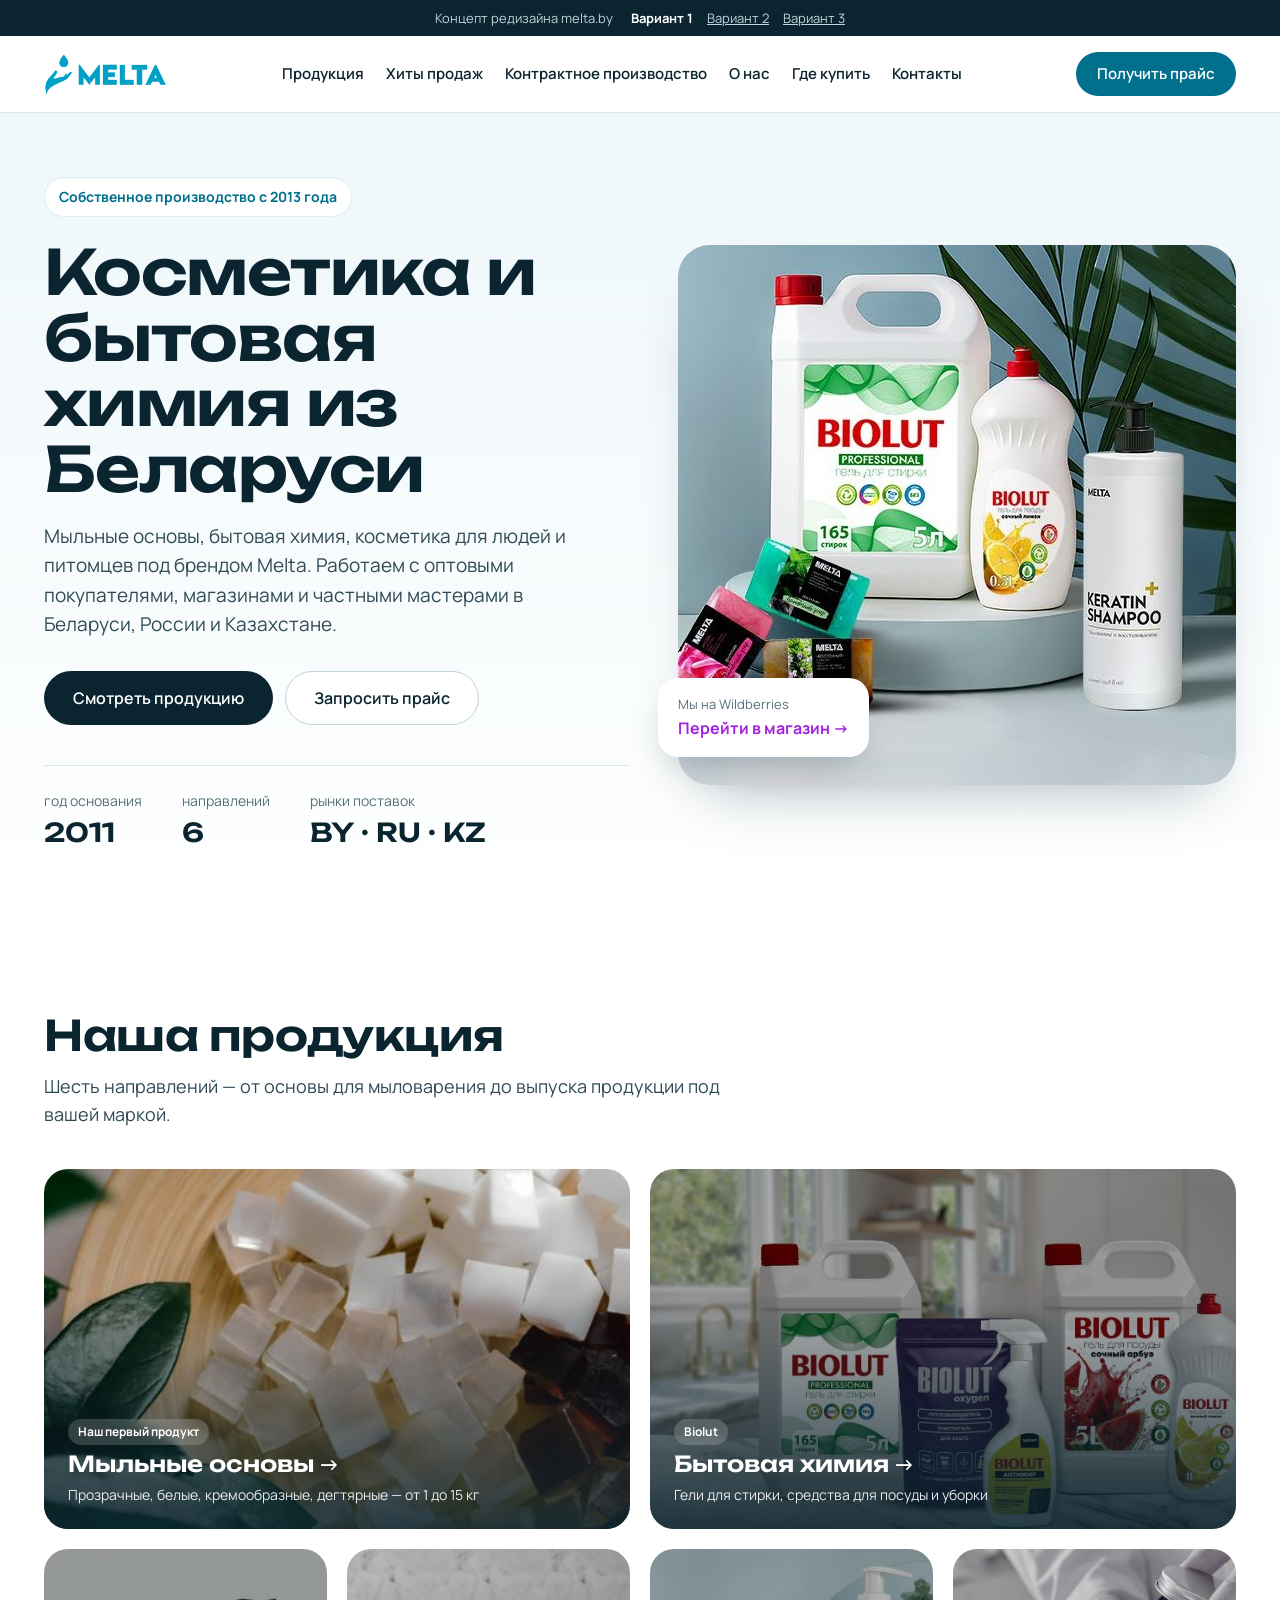
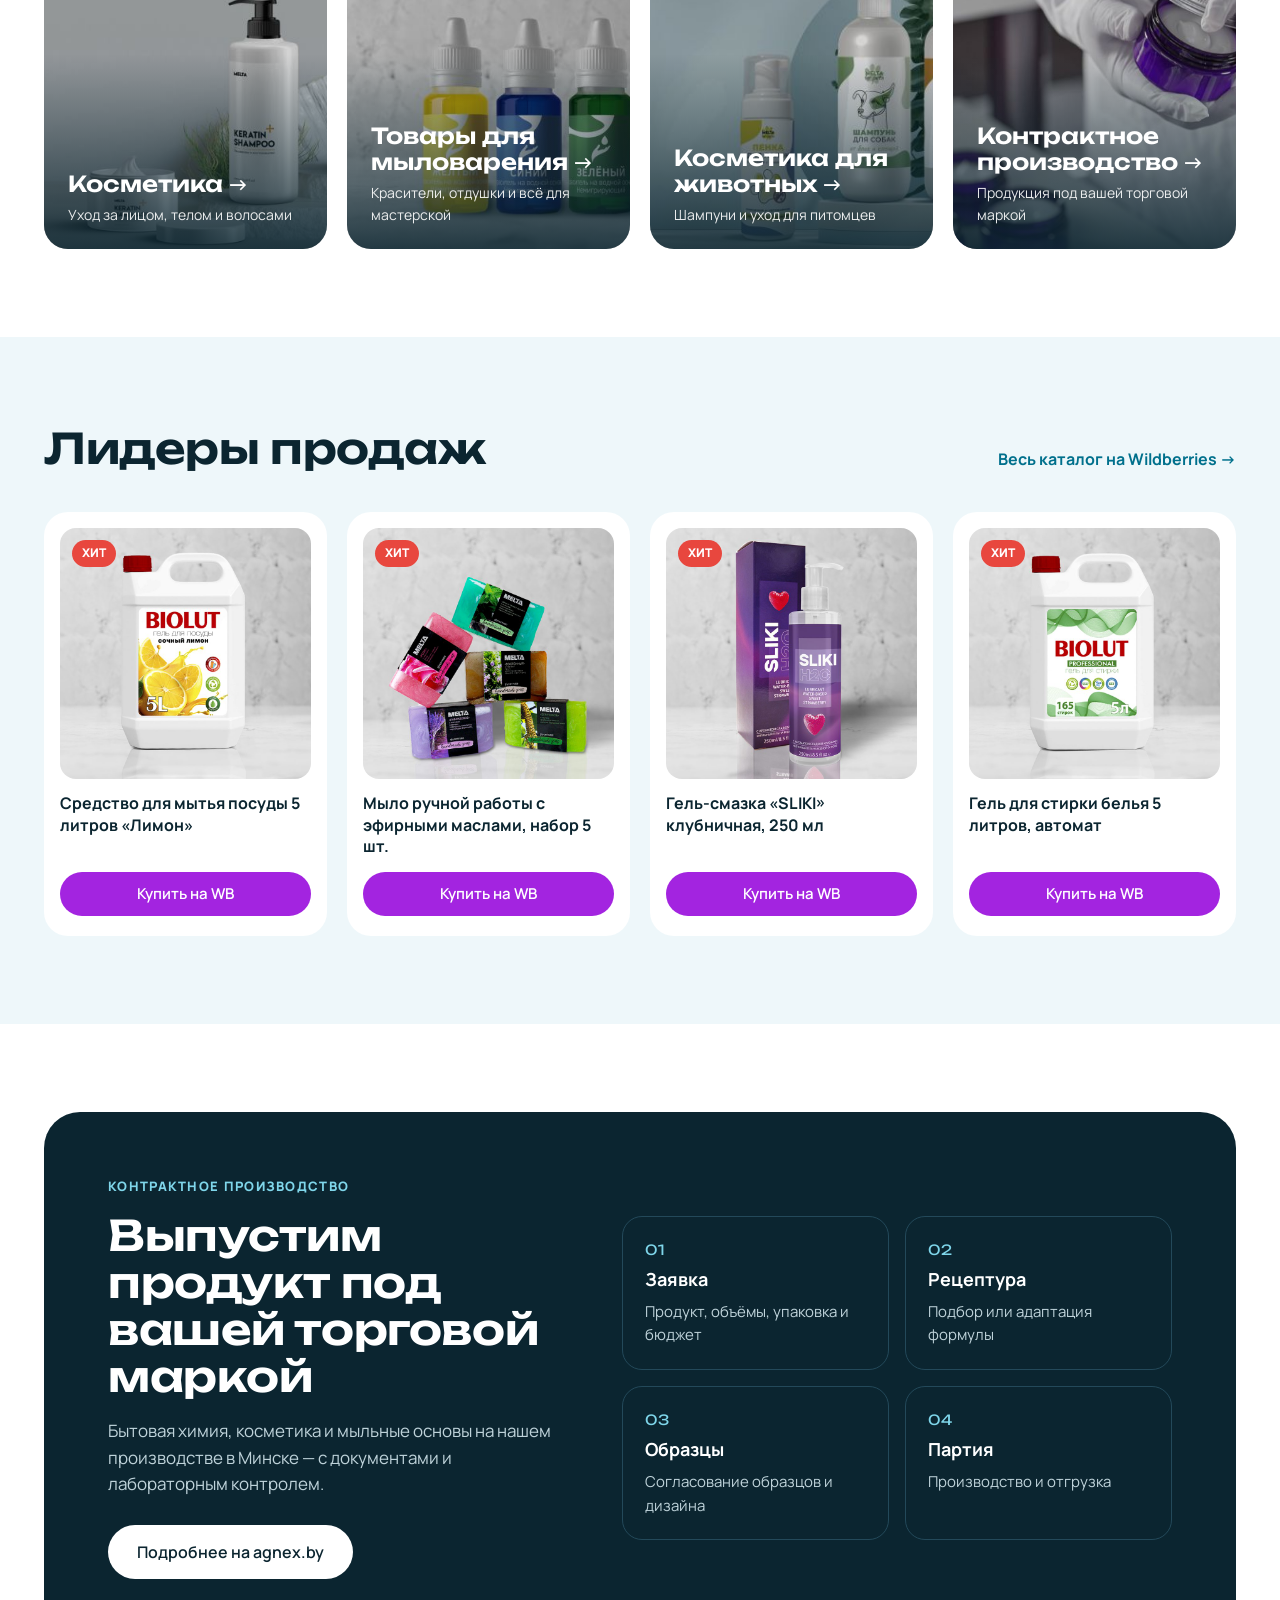
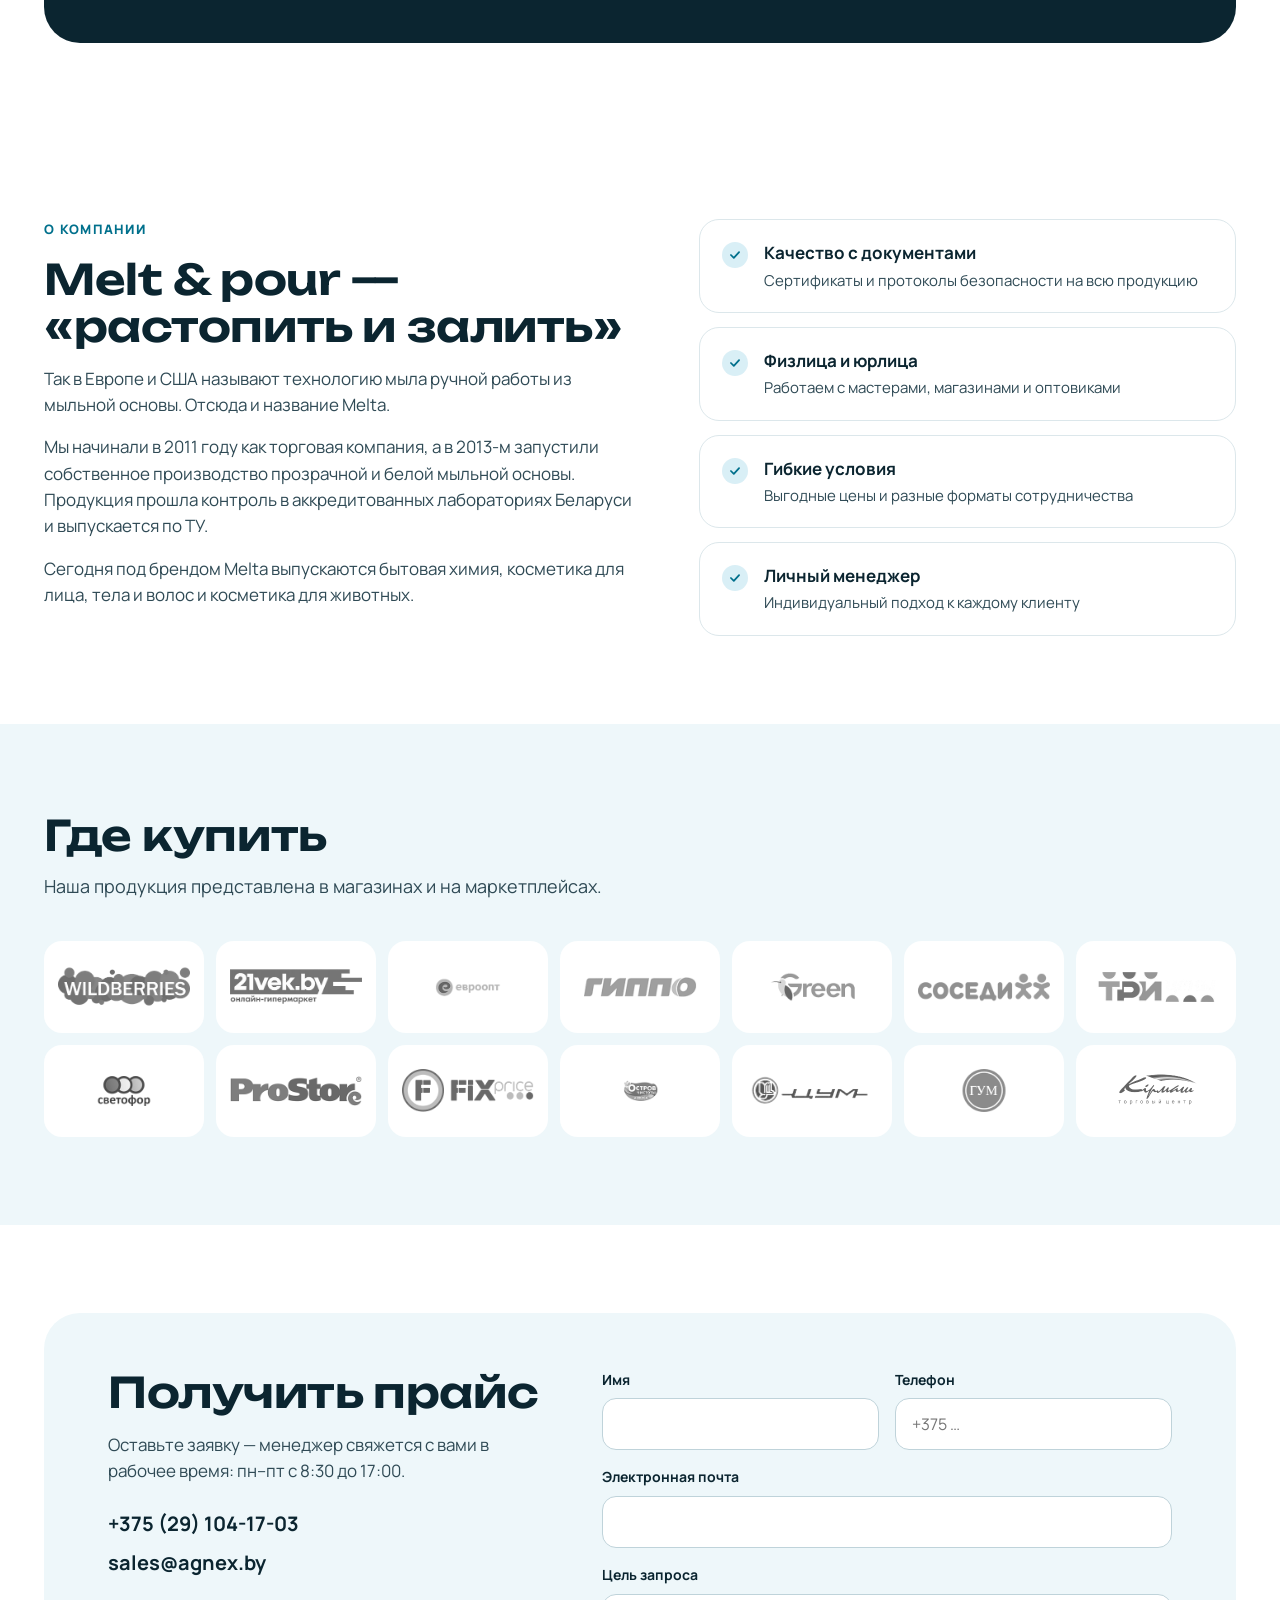
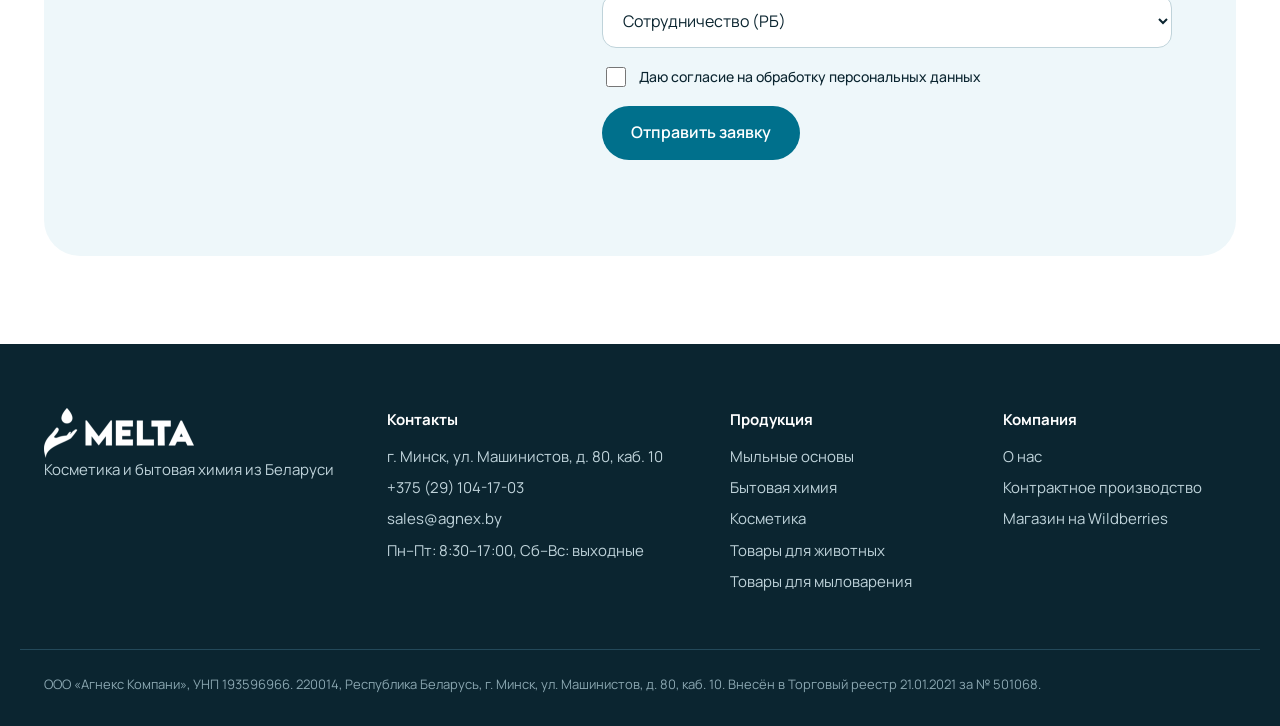
==== index.html @ 9a708e2d "Добавлены варианты дизайна 2 и 3 и переключатель между ними Co-Authored-By: Claude Opus 5.5 <noreply" ====
<!doctype html>
<html lang="ru">
<head>
  <meta charset="utf-8">
  <meta name="viewport" content="width=device-width, initial-scale=1">
  <title>Melta — косметика и бытовая химия из Беларуси</title>
  <meta name="description" content="Мыльные основы, бытовая химия, косметика и товары для животных собственного производства. Опт и розница в Беларуси, России и Казахстане.">
  <link rel="preconnect" href="https://fonts.googleapis.com">
  <link rel="preconnect" href="https://fonts.gstatic.com" crossorigin>
  <link href="https://fonts.googleapis.com/css2?family=Manrope:wght@400;500;600;700;800&family=Unbounded:wght@500;600;700&display=swap" rel="stylesheet">
  <link rel="stylesheet" href="styles.css">
</head>
<body>

<a class="skip" href="#main">Перейти к содержанию</a>

<div class="variants">
  <span>Концепт редизайна melta.by</span>
  <nav aria-label="Варианты дизайна"><a href="./" aria-current="page">Вариант 1</a><a href="v2/">Вариант 2</a><a href="v3/">Вариант 3</a></nav>
</div>

<header class="header" id="top">
  <div class="container header__row">
    <a class="logo" href="#top" aria-label="Melta — на главную">
      <img src="assets/melta-logo-header.png" alt="Melta" width="140" height="50">
    </a>
    <nav class="nav" id="nav" aria-label="Основное меню">
      <a href="#products">Продукция</a>
      <a href="#bestsellers">Хиты продаж</a>
      <a href="#contract">Контрактное производство</a>
      <a href="#about">О нас</a>
      <a href="#where">Где купить</a>
      <a href="#contacts">Контакты</a>
    </nav>
    <a class="header__phone" href="tel:+375291041703">+375 (29) 104-17-03</a>
    <a class="btn btn--primary header__cta" href="#price">Получить прайс</a>
    <button class="burger" type="button" aria-label="Открыть меню" aria-expanded="false" aria-controls="nav">
      <span></span><span></span><span></span>
    </button>
  </div>
</header>

<main id="main">

  <section class="hero">
    <div class="container hero__grid">
      <div class="hero__text">
        <span class="pill">Собственное производство с 2013 года</span>
        <h1>Косметика и бытовая химия из Беларуси</h1>
        <p class="lead">Мыльные основы, бытовая химия, косметика для людей и питомцев под брендом Melta. Работаем с оптовыми покупателями, магазинами и частными мастерами в Беларуси, России и Казахстане.</p>
        <div class="hero__actions">
          <a class="btn btn--dark btn--lg" href="#products">Смотреть продукцию</a>
          <a class="btn btn--ghost btn--lg" href="#price">Запросить прайс</a>
        </div>
        <dl class="facts">
          <div><dt>2011</dt><dd>год основания</dd></div>
          <div><dt>6</dt><dd>направлений</dd></div>
          <div><dt>BY · RU · KZ</dt><dd>рынки поставок</dd></div>
        </dl>
      </div>
      <div class="hero__media">
        <img src="assets/hero-products.jpg" alt="Продукция Melta: гель для стирки, средство для посуды, шампунь и мыло ручной работы" width="680" height="540">
        <a class="hero__badge" href="https://www.wildberries.by/seller/450099" target="_blank" rel="noopener">
          <span>Мы на Wildberries</span>
          <strong>Перейти в магазин →</strong>
        </a>
      </div>
    </div>
  </section>

  <section class="section" id="products">
    <div class="container">
      <div class="section__head">
        <h2>Наша продукция</h2>
        <p>Шесть направлений — от основы для мыловарения до выпуска продукции под вашей маркой.</p>
      </div>
      <div class="cats">
        <a class="cat cat--wide" href="https://melta.by/product-category/soap-base/">
          <img src="assets/mylnaya-osnova.jpg" alt="" loading="lazy">
          <span class="cat__body"><span class="cat__tag">Наш первый продукт</span><span class="cat__title">Мыльные основы</span><span class="cat__text">Прозрачные, белые, кремообразные, дегтярные — от 1 до 15 кг</span></span>
        </a>
        <a class="cat cat--wide" href="https://melta.by/product-category/domestic-chemicals/">
          <img src="assets/bytovaya-himiya-2.jpg" alt="" loading="lazy">
          <span class="cat__body"><span class="cat__tag">Biolut</span><span class="cat__title">Бытовая химия</span><span class="cat__text">Гели для стирки, средства для посуды и уборки</span></span>
        </a>
        <a class="cat" href="https://melta.by/product-category/cosmetics/">
          <img src="assets/kosmetika-2.jpg" alt="" loading="lazy">
          <span class="cat__body"><span class="cat__title">Косметика</span><span class="cat__text">Уход за лицом, телом и волосами</span></span>
        </a>
        <a class="cat" href="https://melta.by/product-category/soap-making/">
          <img src="assets/dlya-mylovareniya.jpg" alt="" loading="lazy">
          <span class="cat__body"><span class="cat__title">Товары для мыловарения</span><span class="cat__text">Красители, отдушки и всё для мастерской</span></span>
        </a>
        <a class="cat" href="https://melta.by/product-category/pet-products/">
          <img src="assets/dlya-zhivotnih-1.jpg" alt="" loading="lazy">
          <span class="cat__body"><span class="cat__title">Косметика для животных</span><span class="cat__text">Шампуни и уход для питомцев</span></span>
        </a>
        <a class="cat cat--accent" href="#contract">
          <img src="assets/kontrakntoe-proizvodstvo.jpg" alt="" loading="lazy">
          <span class="cat__body"><span class="cat__title">Контрактное производство</span><span class="cat__text">Продукция под вашей торговой маркой</span></span>
        </a>
      </div>
    </div>
  </section>

  <section class="section section--tint" id="bestsellers">
    <div class="container">
      <div class="section__head section__head--row">
        <h2>Лидеры продаж</h2>
        <a class="link-arrow" href="https://www.wildberries.by/seller/450099" target="_blank" rel="noopener">Весь каталог на Wildberries →</a>
      </div>
      <div class="products">
        <article class="product">
          <div class="product__img"><span class="badge">Хит</span><img src="assets/sredstvo-dlya-mytya-posudy-5-litrov-limon-800x800.jpg" alt="Средство для мытья посуды 5 литров, лимон" loading="lazy"></div>
          <h3>Средство для мытья посуды 5 литров «Лимон»</h3>
          <a class="btn btn--wb" href="https://www.wildberries.by/catalog/209417211/detail.aspx" target="_blank" rel="noopener">Купить на WB</a>
        </article>
        <article class="product">
          <div class="product__img"><span class="badge">Хит</span><img src="assets/mylo-ruchnoj-raboty-s-efirnymi-maslami-nabor-5-sht-roza-myata-vostochnyj-lavanda-bereza-800x800.jpg" alt="Набор мыла ручной работы с эфирными маслами, 5 шт." loading="lazy"></div>
          <h3>Мыло ручной работы с эфирными маслами, набор 5 шт.</h3>
          <a class="btn btn--wb" href="https://www.wildberries.ru/catalog/200578459/detail.aspx" target="_blank" rel="noopener">Купить на WB</a>
        </article>
        <article class="product">
          <div class="product__img"><span class="badge">Хит</span><img src="assets/gel-smazka-sliki-klubnichnaya-na-vodnoj-osnove-250ml-800x800.jpg" alt="Гель-смазка SLIKI клубничная, 250 мл" loading="lazy"></div>
          <h3>Гель-смазка «SLIKI» клубничная, 250 мл</h3>
          <a class="btn btn--wb" href="https://www.wildberries.ru/catalog/399568585/detail.aspx" target="_blank" rel="noopener">Купить на WB</a>
        </article>
        <article class="product">
          <div class="product__img"><span class="badge">Хит</span><img src="assets/gel-dlya-stirki-belya-5-litrov-avtomat-800x800.jpg" alt="Гель для стирки белья 5 литров, автомат" loading="lazy"></div>
          <h3>Гель для стирки белья 5 литров, автомат</h3>
          <a class="btn btn--wb" href="https://www.wildberries.by/catalog/221596715/detail.aspx" target="_blank" rel="noopener">Купить на WB</a>
        </article>
      </div>
    </div>
  </section>

  <section class="section" id="contract">
    <div class="container">
      <div class="contract">
        <div class="contract__text">
          <span class="eyebrow">Контрактное производство</span>
          <h2>Выпустим продукт под вашей торговой маркой</h2>
          <p>Бытовая химия, косметика и мыльные основы на нашем производстве в Минске — с документами и лабораторным контролем.</p>
          <a class="btn btn--light btn--lg" href="https://agnex.by" target="_blank" rel="noopener">Подробнее на agnex.by</a>
        </div>
        <ol class="steps">
          <li><span>01</span><strong>Заявка</strong>Продукт, объёмы, упаковка и бюджет</li>
          <li><span>02</span><strong>Рецептура</strong>Подбор или адаптация формулы</li>
          <li><span>03</span><strong>Образцы</strong>Согласование образцов и дизайна</li>
          <li><span>04</span><strong>Партия</strong>Производство и отгрузка</li>
        </ol>
      </div>
    </div>
  </section>

  <section class="section" id="about">
    <div class="container about">
      <div class="about__story">
        <span class="eyebrow eyebrow--dark">О компании</span>
        <h2>Melt &amp; pour — «растопить и залить»</h2>
        <p>Так в Европе и США называют технологию мыла ручной работы из мыльной основы. Отсюда и название Melta.</p>
        <p>Мы начинали в 2011 году как торговая компания, а в 2013-м запустили собственное производство прозрачной и белой мыльной основы. Продукция прошла контроль в аккредитованных лабораториях Беларуси и выпускается по ТУ.</p>
        <p>Сегодня под брендом Melta выпускаются бытовая химия, косметика для лица, тела и волос и косметика для животных.</p>
      </div>
      <ul class="why">
        <li><strong>Качество с документами</strong>Сертификаты и протоколы безопасности на всю продукцию</li>
        <li><strong>Физлица и юрлица</strong>Работаем с мастерами, магазинами и оптовиками</li>
        <li><strong>Гибкие условия</strong>Выгодные цены и разные форматы сотрудничества</li>
        <li><strong>Личный менеджер</strong>Индивидуальный подход к каждому клиенту</li>
      </ul>
    </div>
  </section>

  <section class="section section--tint" id="where">
    <div class="container">
      <div class="section__head">
        <h2>Где купить</h2>
        <p>Наша продукция представлена в магазинах и на маркетплейсах.</p>
      </div>
      <ul class="stores">
        <li><img src="assets/wb-logo.png" alt="Wildberries" loading="lazy"></li>
        <li><img src="assets/21vek-logo.png" alt="21vek.by" loading="lazy"></li>
        <li><img src="assets/evroopt.png" alt="Евроопт" loading="lazy"></li>
        <li><img src="assets/gippo.png" alt="Гиппо" loading="lazy"></li>
        <li><img src="assets/grin.png" alt="Green" loading="lazy"></li>
        <li><img src="assets/sosedi.png" alt="Соседи" loading="lazy"></li>
        <li><img src="assets/tri-czeny.png" alt="Три цены" loading="lazy"></li>
        <li><img src="assets/svetofor.png" alt="Светофор" loading="lazy"></li>
        <li><img src="assets/prostor.png" alt="ProStore" loading="lazy"></li>
        <li><img src="assets/fixprice_logo.svg-1.png" alt="Fix Price" loading="lazy"></li>
        <li><img src="assets/ostrov-chistotypng.png" alt="Остров чистоты" loading="lazy"></li>
        <li><img src="assets/tc-cum.png" alt="ЦУМ" loading="lazy"></li>
        <li><img src="assets/gum-logo.png" alt="ГУМ" loading="lazy"></li>
        <li><img src="assets/tc-kirmash-logo.png" alt="ТЦ Кирмаш" loading="lazy"></li>
      </ul>
    </div>
  </section>

  <section class="section" id="price">
    <div class="container">
      <div class="request">
        <div class="request__text">
          <h2>Получить прайс</h2>
          <p>Оставьте заявку — менеджер свяжется с вами в рабочее время: пн–пт с 8:30 до 17:00.</p>
          <ul class="request__contacts">
            <li><a href="tel:+375291041703">+375 (29) 104-17-03</a></li>
            <li><a href="mailto:sales@agnex.by">sales@agnex.by</a></li>
          </ul>
        </div>
        <form class="form" id="price-form" novalidate>
          <label>Имя<input name="name" type="text" autocomplete="name" required></label>
          <label>Телефон<input name="phone" type="tel" autocomplete="tel" placeholder="+375 …" required></label>
          <label class="form__full">Электронная почта<input name="email" type="email" autocomplete="email"></label>
          <label class="form__full">Цель запроса
            <select name="goal">
              <option>Сотрудничество (РБ)</option>
              <option>Сотрудничество (экспорт)</option>
              <option>Контрактное производство</option>
              <option>Пожелания и предложения</option>
            </select>
          </label>
          <label class="check form__full"><input name="agree" type="checkbox" required> Даю согласие на обработку персональных данных</label>
          <button class="btn btn--primary btn--lg form__full" type="submit">Отправить заявку</button>
          <p class="form__msg form__full" role="status" aria-live="polite"></p>
        </form>
      </div>
    </div>
  </section>

</main>

<footer class="footer" id="contacts">
  <div class="container footer__grid">
    <div>
      <img src="assets/white-logo-150x50.png" alt="Melta" width="150" height="50">
      <p>Косметика и бытовая химия из Беларуси</p>
    </div>
    <div>
      <h3>Контакты</h3>
      <p>г. Минск, ул. Машинистов, д. 80, каб. 10</p>
      <p><a href="tel:+375291041703">+375 (29) 104-17-03</a></p>
      <p><a href="mailto:sales@agnex.by">sales@agnex.by</a></p>
      <p>Пн–Пт: 8:30–17:00, Сб–Вс: выходные</p>
    </div>
    <div>
      <h3>Продукция</h3>
      <p><a href="https://melta.by/product-category/soap-base/">Мыльные основы</a></p>
      <p><a href="https://melta.by/product-category/domestic-chemicals/">Бытовая химия</a></p>
      <p><a href="https://melta.by/product-category/cosmetics/">Косметика</a></p>
      <p><a href="https://melta.by/product-category/pet-products/">Товары для животных</a></p>
      <p><a href="https://melta.by/product-category/soap-making/">Товары для мыловарения</a></p>
    </div>
    <div>
      <h3>Компания</h3>
      <p><a href="#about">О нас</a></p>
      <p><a href="https://agnex.by" target="_blank" rel="noopener">Контрактное производство</a></p>
      <p><a href="https://www.wildberries.by/seller/450099" target="_blank" rel="noopener">Магазин на Wildberries</a></p>
    </div>
  </div>
  <div class="container footer__legal">
    ООО «Агнекс Компани», УНП 193596966. 220014, Республика Беларусь, г. Минск, ул. Машинистов, д. 80, каб. 10. Внесён в Торговый реестр 21.01.2021 за № 501068.
  </div>
</footer>

<div class="mobile-bar">
  <a class="btn btn--ghost" href="tel:+375291041703">Позвонить</a>
  <a class="btn btn--primary" href="#price">Получить прайс</a>
</div>

<script src="script.js"></script>
</body>
</html>
---- styles.css ----
:root {
  --ink: #0B2530;
  --text: #2F4A55;
  --muted: #557079;
  --brand: #00A1C7;
  --brand-dark: #00708C;
  --tint: #EEF7FA;
  --tint-2: #D9EFF6;
  --line: #DCE7EB;
  --bg: #FFFFFF;
  --wb: #A324E0;
  --radius: 24px;
  --display: "Unbounded", system-ui, sans-serif;
  --body: "Manrope", system-ui, sans-serif;
}

* { box-sizing: border-box; }
html { scroll-behavior: smooth; scroll-padding-top: 88px; }
body { margin: 0; font-family: var(--body); color: var(--ink); background: var(--bg); font-size: 16px; line-height: 1.55; -webkit-font-smoothing: antialiased; }
img { max-width: 100%; display: block; }
a { color: var(--brand-dark); }
h1, h2, h3 { margin: 0; }
.container { max-width: 1240px; margin: 0 auto; padding: 0 24px; }
.skip { position: absolute; left: -9999px; }
.skip:focus { left: 16px; top: 16px; z-index: 100; background: #fff; padding: 8px 12px; }

.variants { background: var(--ink); color: #BFD3DA; font-size: 13px; display: flex; flex-wrap: wrap; justify-content: center; gap: 6px 18px; padding: 8px 16px; }
.variants nav { display: flex; gap: 14px; }
.variants a { color: #BFD3DA; }
.variants a[aria-current] { color: #fff; font-weight: 700; text-decoration: none; }

/* buttons */
.btn { display: inline-flex; align-items: center; justify-content: center; gap: 8px; min-height: 44px; padding: 10px 20px; border-radius: 999px; font: 600 15px/1.2 var(--body); text-decoration: none; border: 1px solid transparent; cursor: pointer; transition: background .2s, color .2s, border-color .2s, transform .2s; white-space: nowrap; }
.btn:hover { transform: translateY(-1px); }
.btn--lg { min-height: 54px; padding: 14px 28px; font-size: 16px; }
.btn--primary { background: var(--brand-dark); color: #fff; }
.btn--primary:hover { background: #005A71; color: #fff; }
.btn--dark { background: var(--ink); color: #fff; }
.btn--dark:hover { background: #163C4B; color: #fff; }
.btn--ghost { background: #fff; color: var(--ink); border-color: #BFD3DA; }
.btn--ghost:hover { border-color: var(--ink); color: var(--ink); }
.btn--light { background: #fff; color: var(--ink); }
.btn--wb { background: var(--wb); color: #fff; width: 100%; }
.btn--wb:hover { background: #8519B9; color: #fff; }

/* header */
.header { position: sticky; top: 0; z-index: 50; background: rgba(255,255,255,.92); backdrop-filter: saturate(160%) blur(12px); border-bottom: 1px solid var(--line); }
.header__row { display: flex; align-items: center; gap: 28px; min-height: 76px; }
.logo img { height: 44px; width: auto; }
.nav { display: flex; gap: 22px; flex: 1; justify-content: center; }
.nav a { color: var(--ink); text-decoration: none; font-weight: 600; font-size: 15px; white-space: nowrap; padding: 6px 0; border-bottom: 2px solid transparent; }
.nav a:hover { border-color: var(--brand); }
.header__phone { color: var(--ink); text-decoration: none; font-weight: 700; font-size: 15px; white-space: nowrap; }
.burger { display: none; width: 44px; height: 44px; border: 0; border-radius: 12px; background: var(--tint); cursor: pointer; flex-direction: column; justify-content: center; align-items: center; gap: 5px; }
.burger span { width: 20px; height: 2px; background: var(--ink); border-radius: 2px; transition: transform .2s, opacity .2s; }
.burger[aria-expanded="true"] span:nth-child(1) { transform: translateY(7px) rotate(45deg); }
.burger[aria-expanded="true"] span:nth-child(2) { opacity: 0; }
.burger[aria-expanded="true"] span:nth-child(3) { transform: translateY(-7px) rotate(-45deg); }

/* hero */
.hero { background: linear-gradient(180deg, var(--tint) 0%, #fff 100%); padding: 64px 0 72px; overflow: hidden; }
.hero__grid { display: grid; grid-template-columns: 1.05fr 1fr; gap: 48px; align-items: center; }
.pill { display: inline-block; background: #fff; color: var(--brand-dark); border: 1px solid var(--tint-2); font-weight: 700; font-size: 14px; padding: 8px 14px; border-radius: 999px; }
.hero h1 { font-family: var(--display); font-weight: 600; font-size: clamp(36px, 5vw, 62px); line-height: 1.06; letter-spacing: -0.02em; margin: 22px 0 20px; }
.lead { font-size: 19px; color: var(--text); max-width: 560px; margin: 0 0 32px; }
.hero__actions { display: flex; flex-wrap: wrap; gap: 12px; }
.facts { display: flex; flex-wrap: wrap; gap: 40px; margin: 40px 0 0; padding-top: 24px; border-top: 1px solid var(--line); }
.facts div { display: flex; flex-direction: column-reverse; }
.facts dt { font-family: var(--display); font-weight: 600; font-size: 26px; }
.facts dd { margin: 0; color: var(--muted); font-size: 14px; }
.hero__media { position: relative; }
.hero__media img { width: 100%; border-radius: 32px; aspect-ratio: 680 / 540; object-fit: cover; box-shadow: 0 30px 60px -30px rgba(11,37,48,.35); }
.hero__badge { position: absolute; left: -20px; bottom: 28px; background: #fff; border-radius: 20px; padding: 16px 20px; text-decoration: none; color: var(--ink); display: flex; flex-direction: column; gap: 2px; box-shadow: 0 16px 40px -16px rgba(11,37,48,.35); }
.hero__badge span { font-size: 13px; color: var(--muted); }
.hero__badge strong { color: var(--wb); }

/* sections */
.section { padding: 88px 0; }
.section--tint { background: var(--tint); }
.section__head { margin-bottom: 40px; max-width: 680px; }
.section__head--row { display: flex; flex-wrap: wrap; justify-content: space-between; align-items: flex-end; gap: 16px; max-width: none; }
.section h2 { font-family: var(--display); font-weight: 600; font-size: clamp(28px, 3.4vw, 42px); line-height: 1.12; letter-spacing: -0.01em; }
.section__head p { color: var(--text); font-size: 18px; margin: 14px 0 0; }
.link-arrow { font-weight: 700; text-decoration: none; }
.eyebrow { display: block; font-size: 13px; font-weight: 800; letter-spacing: .1em; text-transform: uppercase; color: #7FD6EA; margin-bottom: 16px; }
.eyebrow--dark { color: var(--brand-dark); }

/* categories */
.cats { display: grid; grid-template-columns: repeat(4, minmax(0, 1fr)); gap: 20px; }
.cat { position: relative; border-radius: var(--radius); overflow: hidden; min-height: 300px; display: flex; align-items: flex-end; text-decoration: none; color: #fff; isolation: isolate; }
.cat--wide { grid-column: span 2; min-height: 360px; }
.cat img { position: absolute; inset: 0; width: 100%; height: 100%; object-fit: cover; z-index: -2; transition: transform .5s; }
.cat::after { content: ""; position: absolute; inset: 0; z-index: -1; background: linear-gradient(180deg, rgba(11,37,48,0) 35%, rgba(11,37,48,.85) 100%); }
.cat:hover img { transform: scale(1.05); }
.cat__body { padding: 24px; display: flex; flex-direction: column; gap: 6px; }
.cat__tag { align-self: flex-start; background: rgba(255,255,255,.18); backdrop-filter: blur(6px); border-radius: 999px; padding: 4px 10px; font-size: 12px; font-weight: 700; }
.cat__title { font-family: var(--display); font-size: 22px; font-weight: 600; line-height: 1.2; }
.cat__text { font-size: 14px; opacity: .9; }
.cat__title::after { content: " →"; font-family: var(--body); }

/* products */
.products { display: grid; grid-template-columns: repeat(4, minmax(0, 1fr)); gap: 20px; }
.product { background: #fff; border-radius: var(--radius); padding: 16px 16px 20px; display: flex; flex-direction: column; gap: 14px; }
.product__img { position: relative; background: var(--tint); border-radius: 16px; overflow: hidden; aspect-ratio: 1; }
.product__img img { width: 100%; height: 100%; object-fit: cover; }
.badge { position: absolute; top: 12px; left: 12px; background: #E8473E; color: #fff; font-size: 12px; font-weight: 800; padding: 4px 10px; border-radius: 999px; text-transform: uppercase; z-index: 1; }
.product h3 { font-size: 16px; font-weight: 700; line-height: 1.35; flex-grow: 1; }

/* contract */
.contract { background: var(--ink); color: #fff; border-radius: 36px; padding: 64px; display: grid; grid-template-columns: 1fr 1.2fr; gap: 56px; align-items: center; }
.contract h2 { color: #fff; }
.contract p { color: #BFD3DA; font-size: 17px; margin: 18px 0 28px; }
.steps { list-style: none; margin: 0; padding: 0; display: grid; grid-template-columns: repeat(2, minmax(0, 1fr)); gap: 16px; }
.steps li { border: 1px solid #23495A; border-radius: 20px; padding: 22px; color: #BFD3DA; font-size: 15px; display: flex; flex-direction: column; gap: 6px; }
.steps span { font-family: var(--display); color: #7FD6EA; font-size: 14px; }
.steps strong { color: #fff; font-size: 18px; }

/* about */
.about { display: grid; grid-template-columns: 1.1fr 1fr; gap: 64px; align-items: start; }
.about__story p { color: var(--text); font-size: 17px; margin: 16px 0 0; }
.why { list-style: none; margin: 0; padding: 0; display: grid; gap: 14px; }
.why li { border: 1px solid var(--line); border-radius: 20px; padding: 20px 22px 20px 64px; position: relative; color: var(--text); font-size: 15px; }
.why li::before { content: ""; position: absolute; left: 22px; top: 22px; width: 26px; height: 26px; border-radius: 50%; background: var(--tint-2) url("data:image/svg+xml,%3Csvg xmlns='http://www.w3.org/2000/svg' viewBox='0 0 24 24' fill='none' stroke='%2300708C' stroke-width='3' stroke-linecap='round' stroke-linejoin='round'%3E%3Cpath d='M5 12l5 5 9-10'/%3E%3C/svg%3E") center / 14px no-repeat; }
.why strong { display: block; color: var(--ink); font-size: 17px; margin-bottom: 2px; }

/* stores */
.stores { list-style: none; margin: 0; padding: 0; display: grid; grid-template-columns: repeat(7, minmax(0, 1fr)); gap: 12px; }
.stores li { background: #fff; border-radius: 18px; height: 92px; display: flex; align-items: center; justify-content: center; padding: 14px; }
.stores img { max-height: 48px; width: auto; object-fit: contain; filter: grayscale(1); opacity: .75; transition: filter .2s, opacity .2s; }
.stores li:hover img { filter: none; opacity: 1; }

/* request */
.request { background: var(--tint); border-radius: 36px; padding: 56px 64px; display: grid; grid-template-columns: 1fr 1.3fr; gap: 56px; }
.request__text p { color: var(--text); font-size: 17px; margin: 16px 0 24px; }
.request__contacts { list-style: none; margin: 0; padding: 0; display: grid; gap: 8px; }
.request__contacts a { font-weight: 700; font-size: 20px; color: var(--ink); text-decoration: none; }
.form { display: grid; grid-template-columns: repeat(2, minmax(0, 1fr)); gap: 16px; }
.form__full { grid-column: 1 / -1; }
.form label { display: flex; flex-direction: column; gap: 8px; font-weight: 700; font-size: 14px; }
.form input:not([type=checkbox]), .form select { font: 400 16px var(--body); color: var(--ink); padding: 14px 16px; border: 1px solid #BFD3DA; border-radius: 14px; background: #fff; min-height: 52px; }
.form input:focus, .form select:focus { outline: 2px solid var(--brand); outline-offset: 1px; border-color: var(--brand); }
.form .check { flex-direction: row; align-items: center; gap: 10px; font-weight: 500; }
.check input { width: 20px; height: 20px; accent-color: var(--brand-dark); }
.form .btn { justify-self: start; }
.form__msg { margin: 0; font-weight: 600; min-height: 1.5em; }
.form__msg.is-error { color: #B42318; }
.form__msg.is-ok { color: var(--brand-dark); }

/* footer */
.footer { background: var(--ink); color: #BFD3DA; padding: 64px 0 32px; }
.footer__grid { display: grid; grid-template-columns: 1.3fr 1.3fr 1fr 1fr; gap: 40px; }
.footer h3 { color: #fff; font-size: 15px; margin-bottom: 14px; }
.footer p { margin: 0 0 8px; font-size: 15px; }
.footer a { color: #BFD3DA; text-decoration: none; }
.footer a:hover { color: #fff; }
.footer__legal { margin-top: 48px; padding-top: 24px; border-top: 1px solid #23495A; font-size: 13px; color: #8AA6B0; }

.mobile-bar { display: none; }

/* responsive */
@media (max-width: 1320px) {
  .header__phone { display: none; }
}
@media (max-width: 1100px) {
  .nav { display: none; position: absolute; top: 100%; left: 0; right: 0; background: #fff; flex-direction: column; gap: 0; padding: 8px 24px 20px; border-bottom: 1px solid var(--line); box-shadow: 0 20px 30px -20px rgba(11,37,48,.3); }
  .nav.is-open { display: flex; }
  .nav a { padding: 14px 0; border-bottom: 1px solid var(--line); }
  .burger { display: flex; }
  .header__row { justify-content: space-between; }
  .stores { grid-template-columns: repeat(4, minmax(0, 1fr)); }
}
@media (max-width: 900px) {
  .hero__grid, .contract, .about, .request { grid-template-columns: 1fr; }
  .cats, .products { grid-template-columns: repeat(2, minmax(0, 1fr)); }
  .contract, .request { padding: 40px 28px; }
  .footer__grid { grid-template-columns: 1fr 1fr; }
  .hero__badge { left: 16px; }
}
@media (max-width: 640px) {
  .container { padding: 0 16px; }
  .header__row { min-height: 64px; gap: 12px; }
  .logo img { height: 36px; }
  .header__phone, .header__cta { display: none; }
  .hero { padding: 36px 0 48px; }
  .lead { font-size: 17px; }
  .hero__actions .btn { flex: 1 1 100%; }
  .facts { gap: 24px; }
  .facts dt { font-size: 20px; }
  .section { padding: 56px 0; }
  .cats { grid-template-columns: 1fr; }
  .cat, .cat--wide { grid-column: auto; min-height: 220px; }
  .products { gap: 12px; }
  .product { padding: 10px 10px 14px; }
  .product h3 { font-size: 14px; }
  .steps { grid-template-columns: 1fr; }
  .stores { grid-template-columns: repeat(2, minmax(0, 1fr)); }
  .form { grid-template-columns: 1fr; }
  .form .btn { justify-self: stretch; }
  .footer__grid { grid-template-columns: 1fr; }
  .footer { padding-bottom: 104px; }
  .mobile-bar { display: flex; gap: 8px; position: fixed; left: 12px; right: 12px; bottom: 12px; z-index: 40; background: #fff; padding: 6px; border-radius: 999px; box-shadow: 0 10px 30px rgba(11,37,48,.22); }
  .mobile-bar .btn { flex: 1; }
}
@media (prefers-reduced-motion: reduce) {
  html { scroll-behavior: auto; }
  * { transition: none !important; }
}
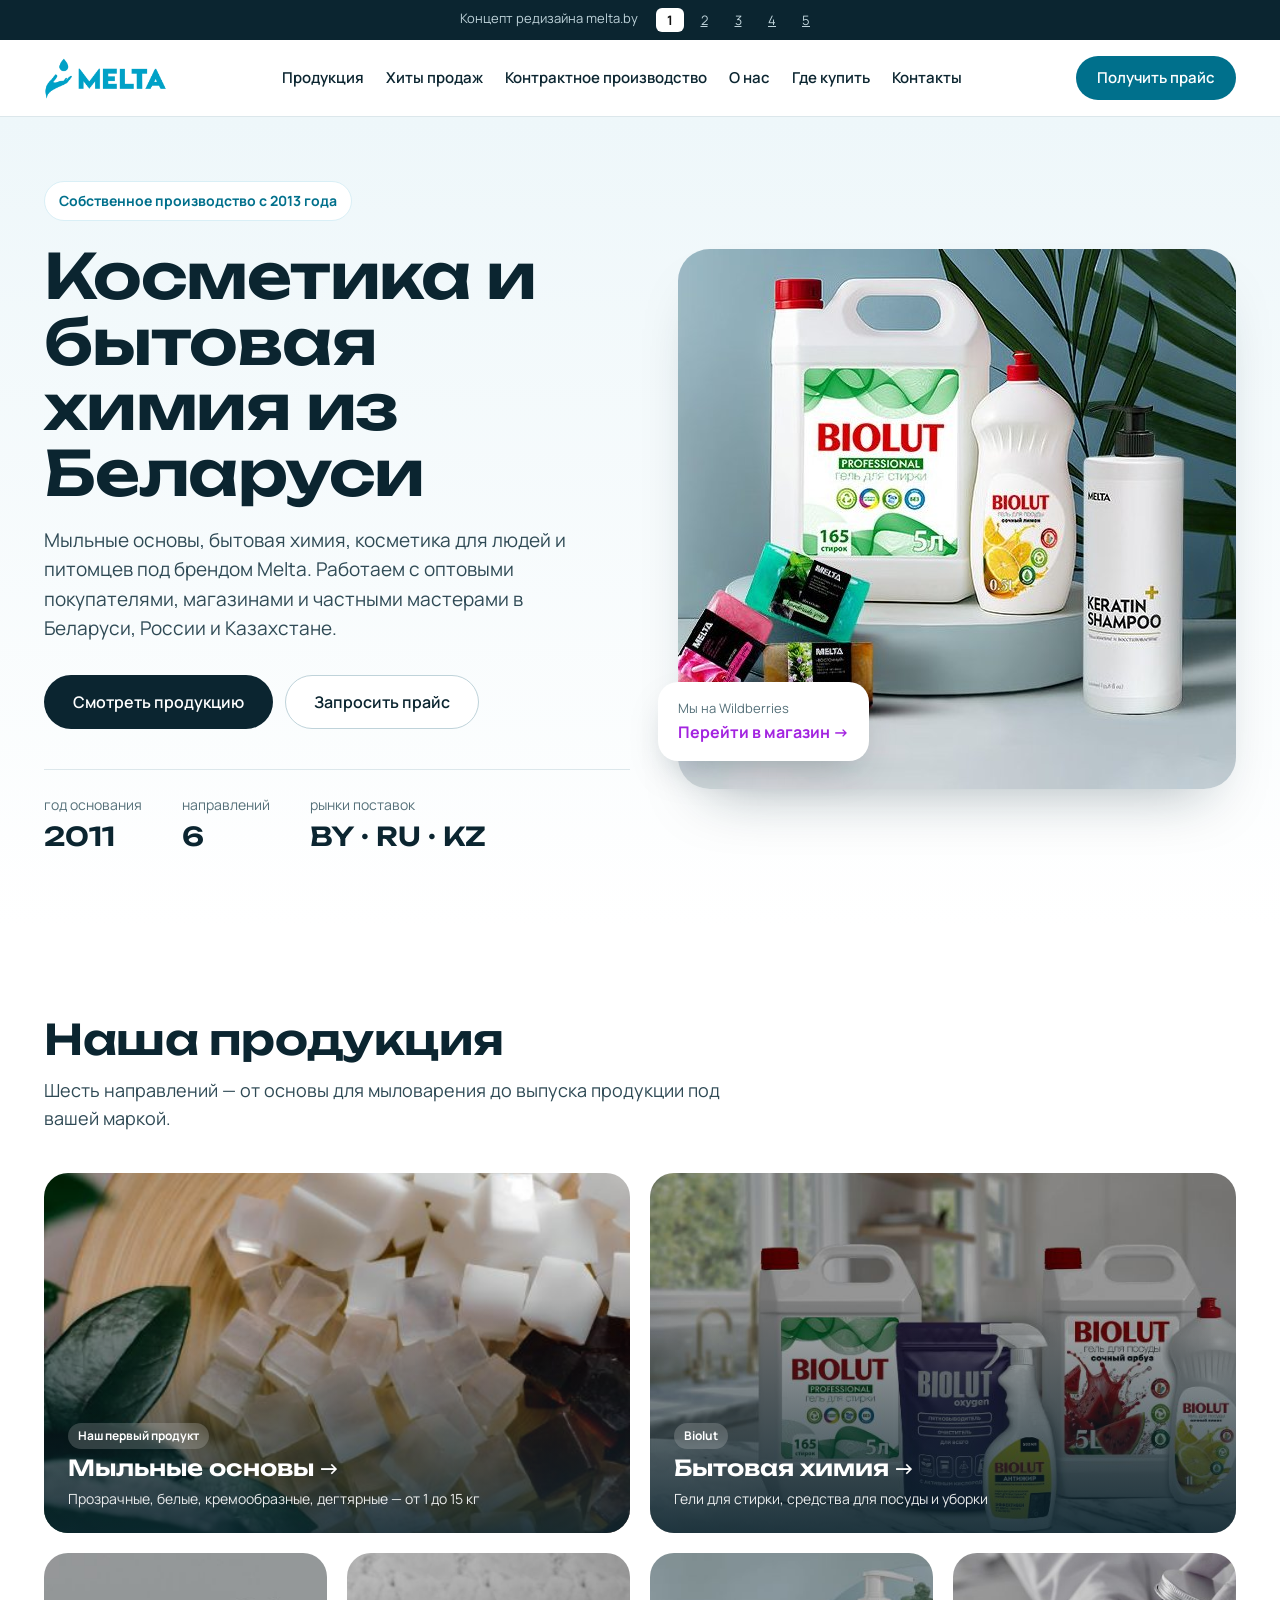
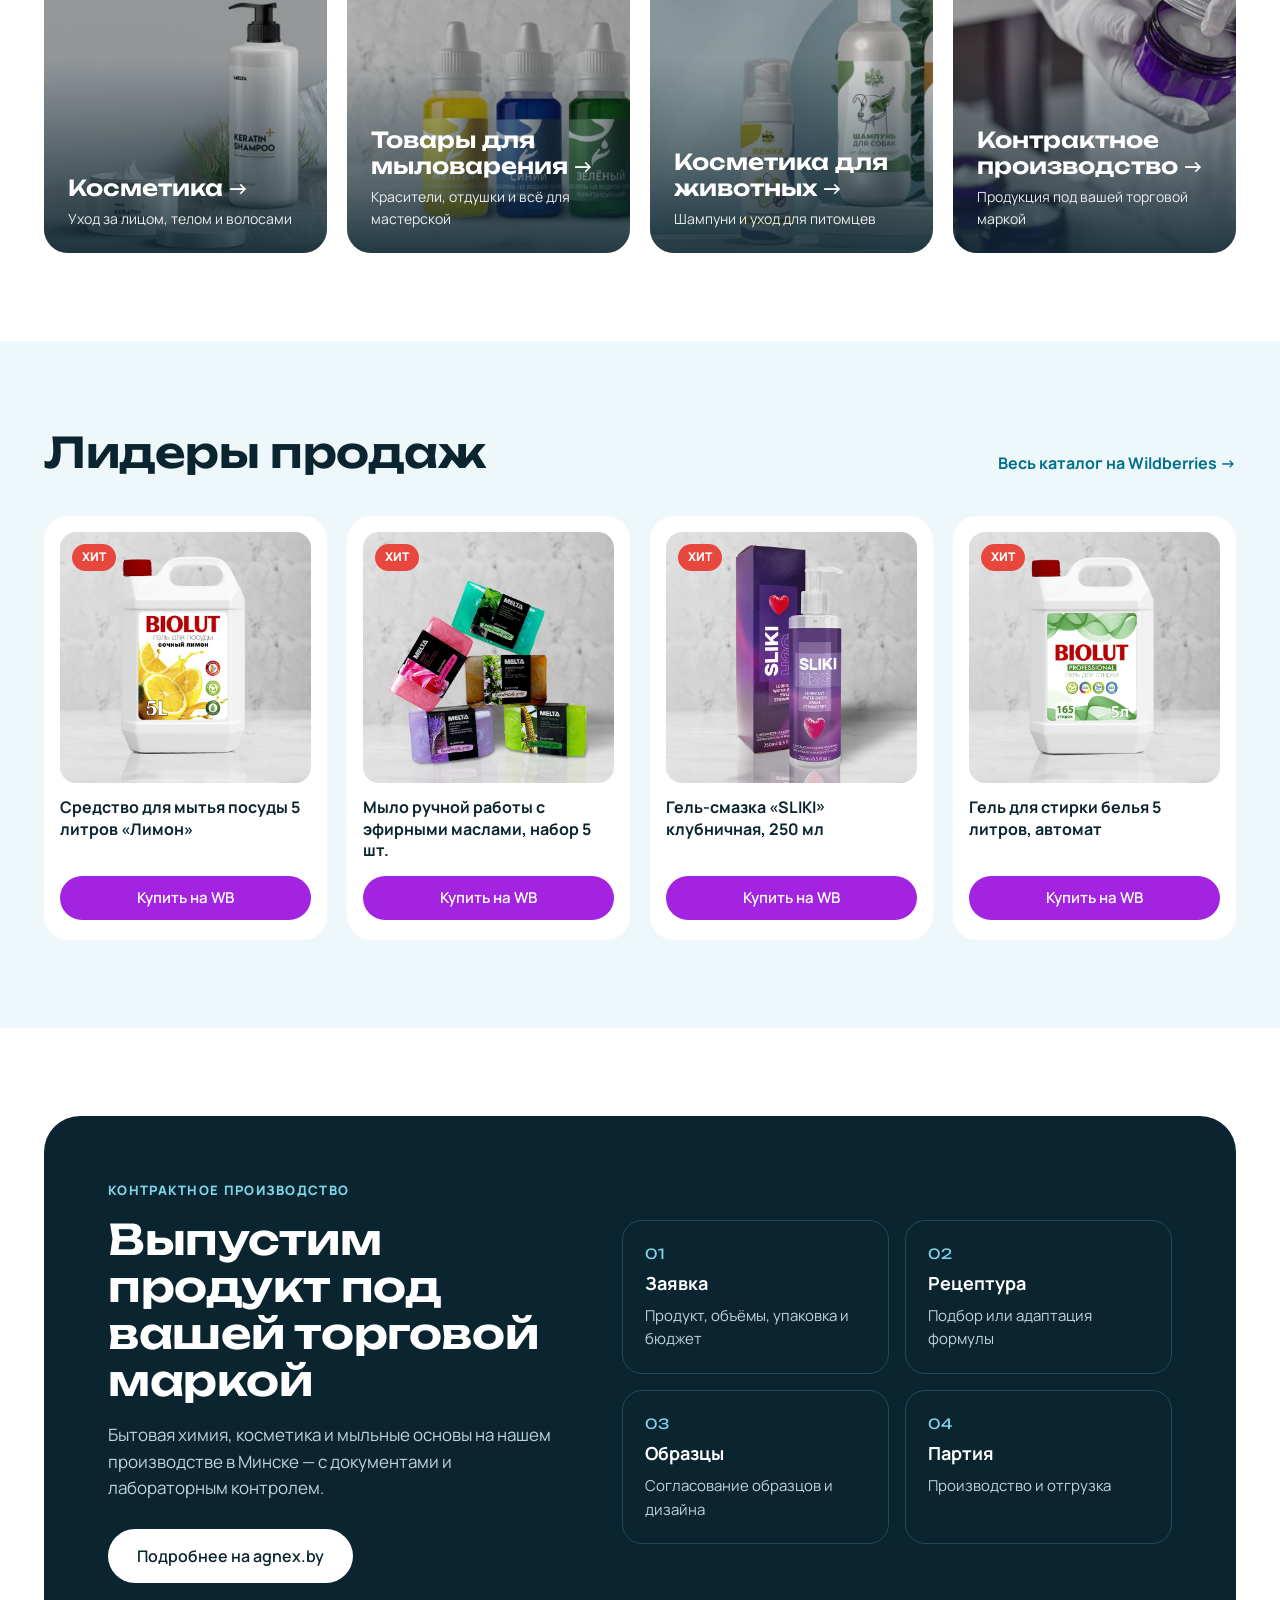
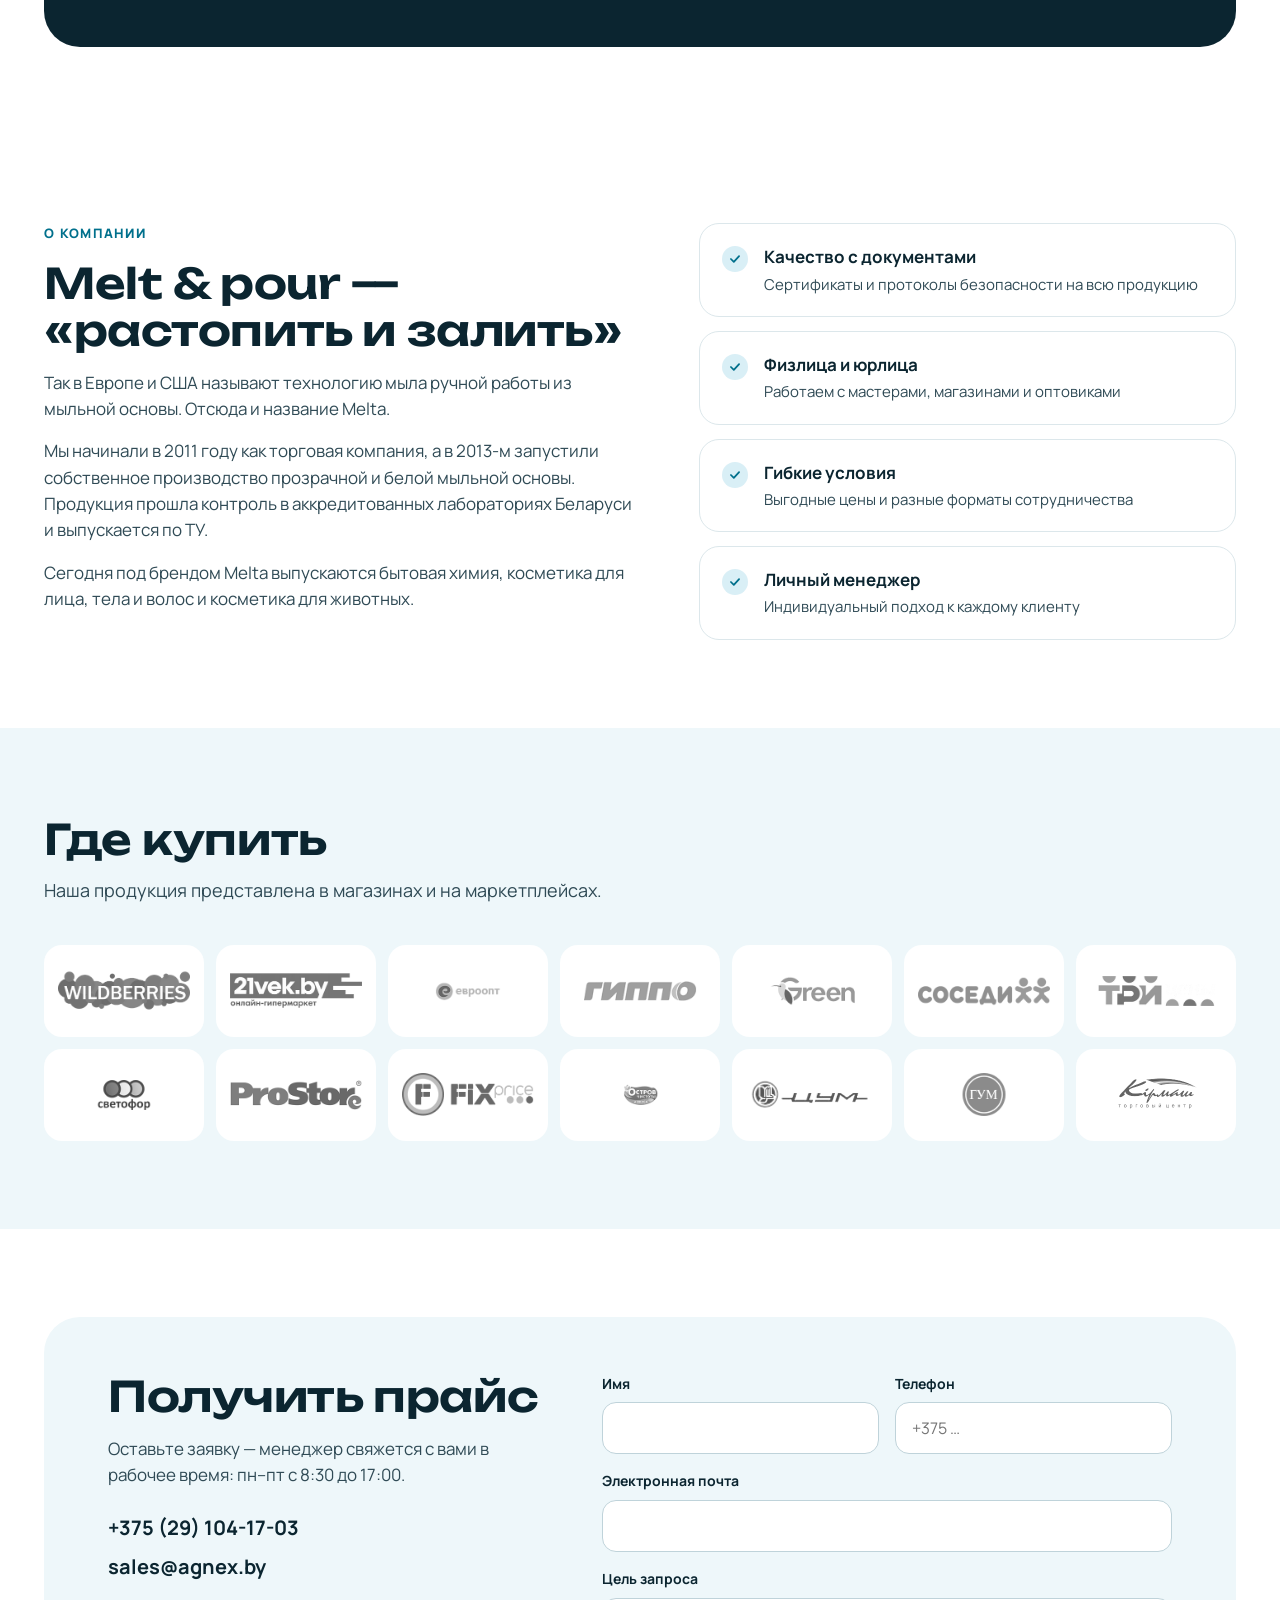
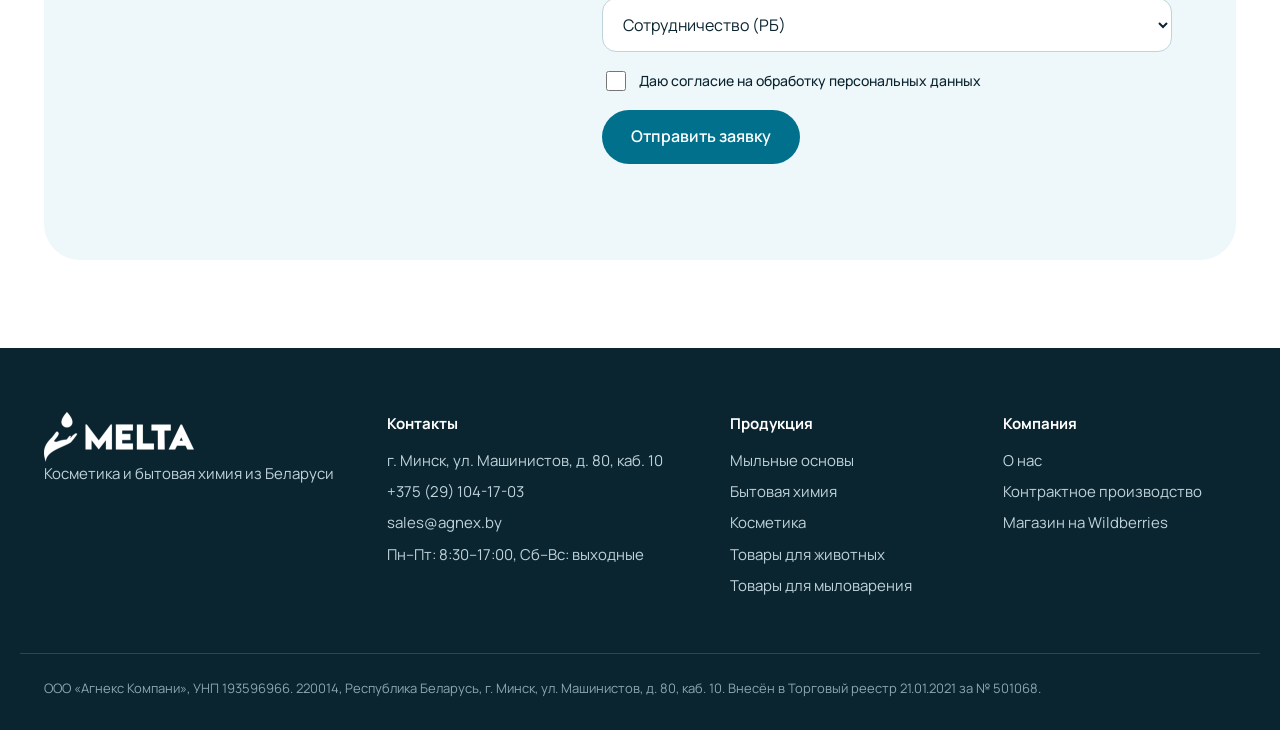
==== commit 4ab6c6b1: "Добавлены варианты дизайна 4 и 5 по мотивам трендовых брендов Co-Authored-By: Claude Opus 5.5 <norep" ====
--- a/index.html
+++ b/index.html
@@ -16,7 +16,7 @@
 
 <div class="variants">
   <span>Концепт редизайна melta.by</span>
-  <nav aria-label="Варианты дизайна"><a href="./" aria-current="page">Вариант 1</a><a href="v2/">Вариант 2</a><a href="v3/">Вариант 3</a></nav>
+  <nav aria-label="Варианты дизайна"><a href="./" aria-current="page">1</a><a href="v2/">2</a><a href="v3/">3</a><a href="v4/">4</a><a href="v5/">5</a></nav>
 </div>
 
 <header class="header" id="top">
--- a/styles.css
+++ b/styles.css
@@ -25,9 +25,10 @@
 .skip:focus { left: 16px; top: 16px; z-index: 100; background: #fff; padding: 8px 12px; }
 
 .variants { background: var(--ink); color: #BFD3DA; font-size: 13px; display: flex; flex-wrap: wrap; justify-content: center; gap: 6px 18px; padding: 8px 16px; }
-.variants nav { display: flex; gap: 14px; }
+.variants nav { display: flex; gap: 6px; }
+.variants nav a { min-width: 28px; text-align: center; padding: 2px 6px; border-radius: 6px; }
 .variants a { color: #BFD3DA; }
-.variants a[aria-current] { color: #fff; font-weight: 700; text-decoration: none; }
+.variants a[aria-current] { color: #111; background: #fff; font-weight: 700; text-decoration: none; }
 
 /* buttons */
 .btn { display: inline-flex; align-items: center; justify-content: center; gap: 8px; min-height: 44px; padding: 10px 20px; border-radius: 999px; font: 600 15px/1.2 var(--body); text-decoration: none; border: 1px solid transparent; cursor: pointer; transition: background .2s, color .2s, border-color .2s, transform .2s; white-space: nowrap; }
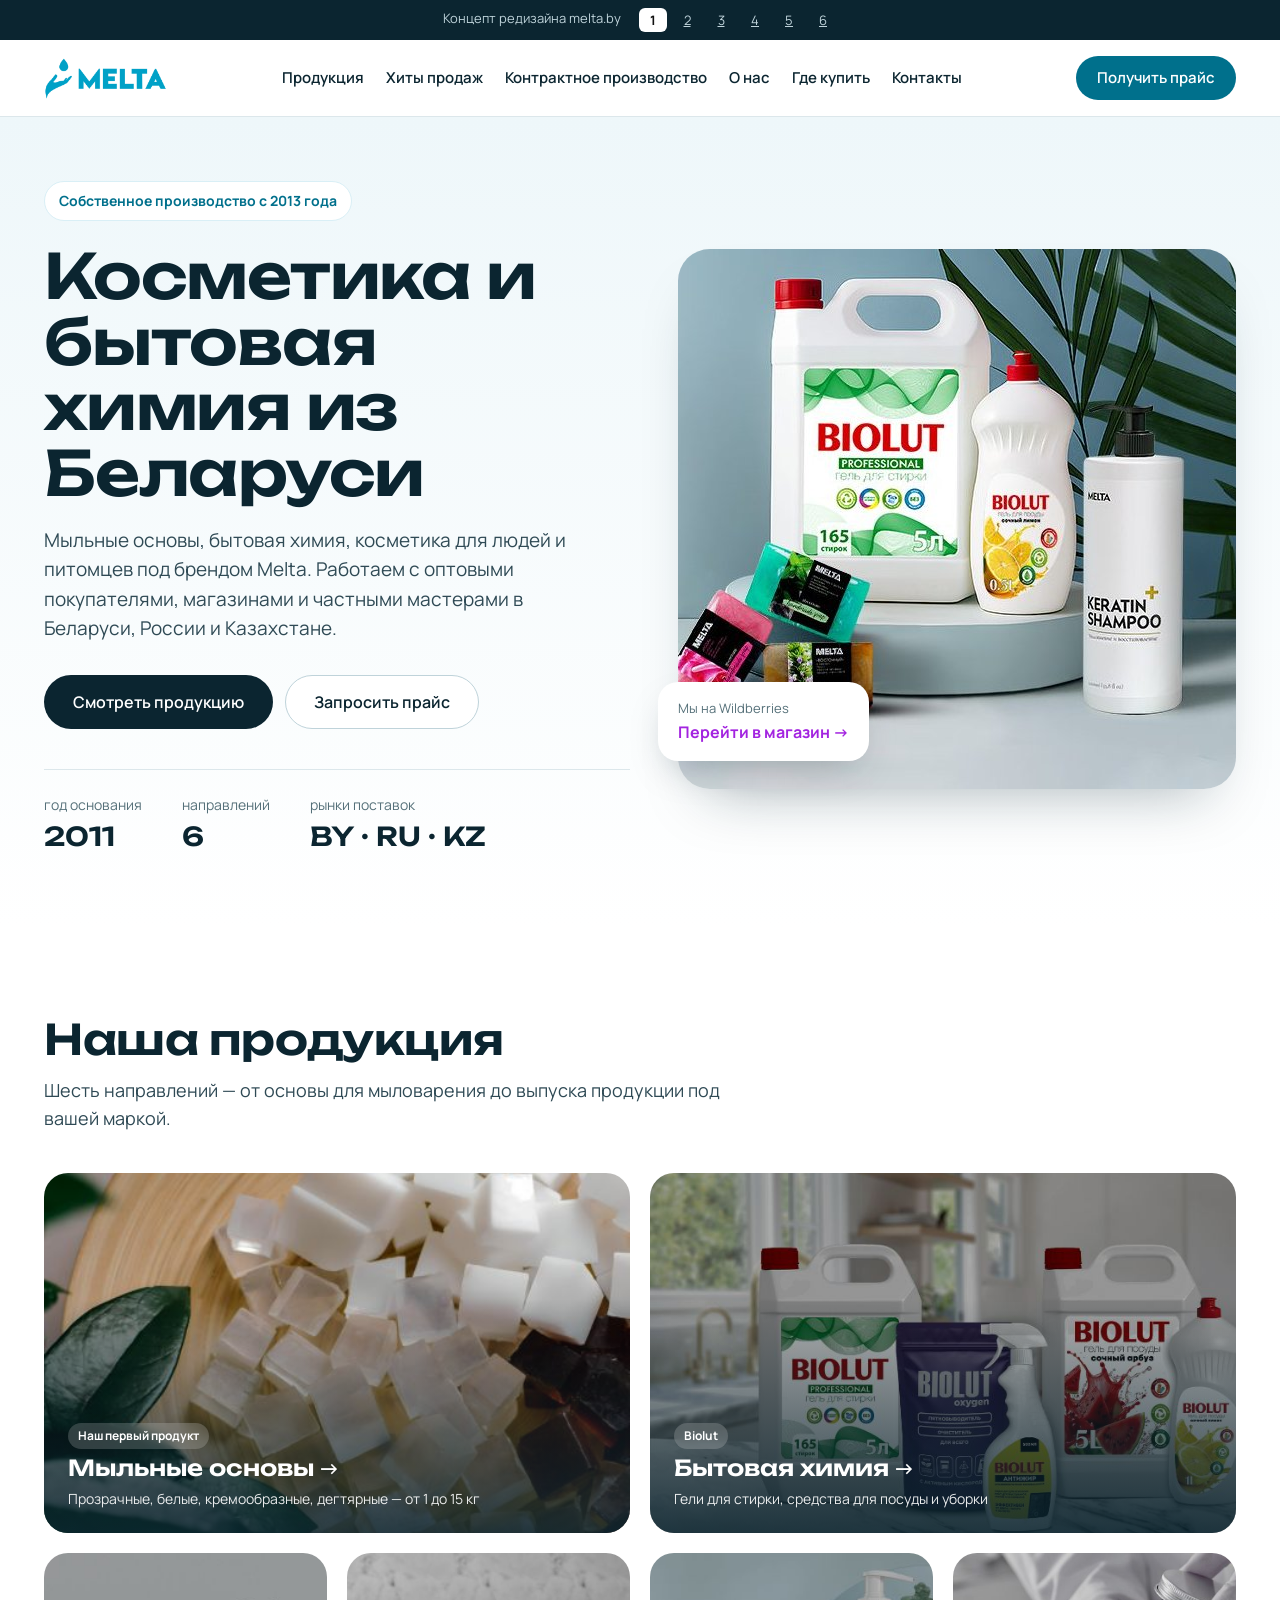
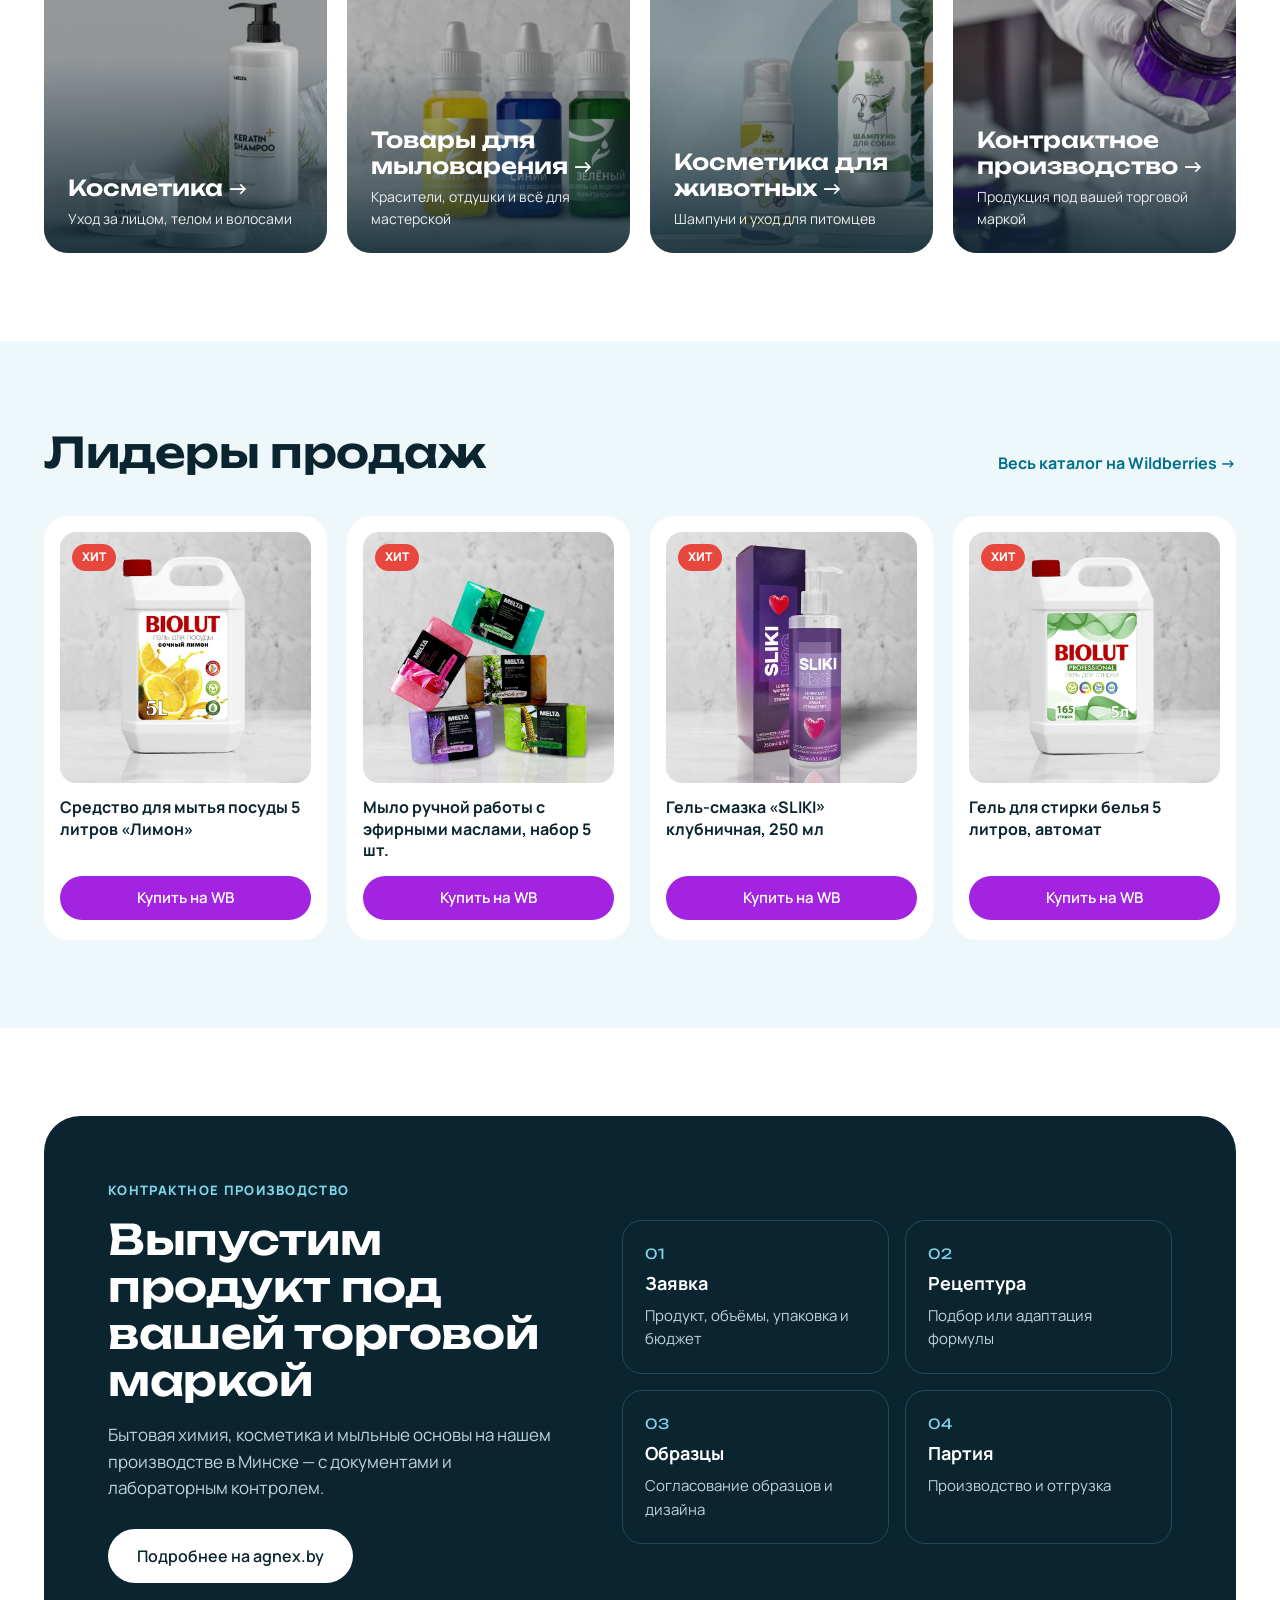
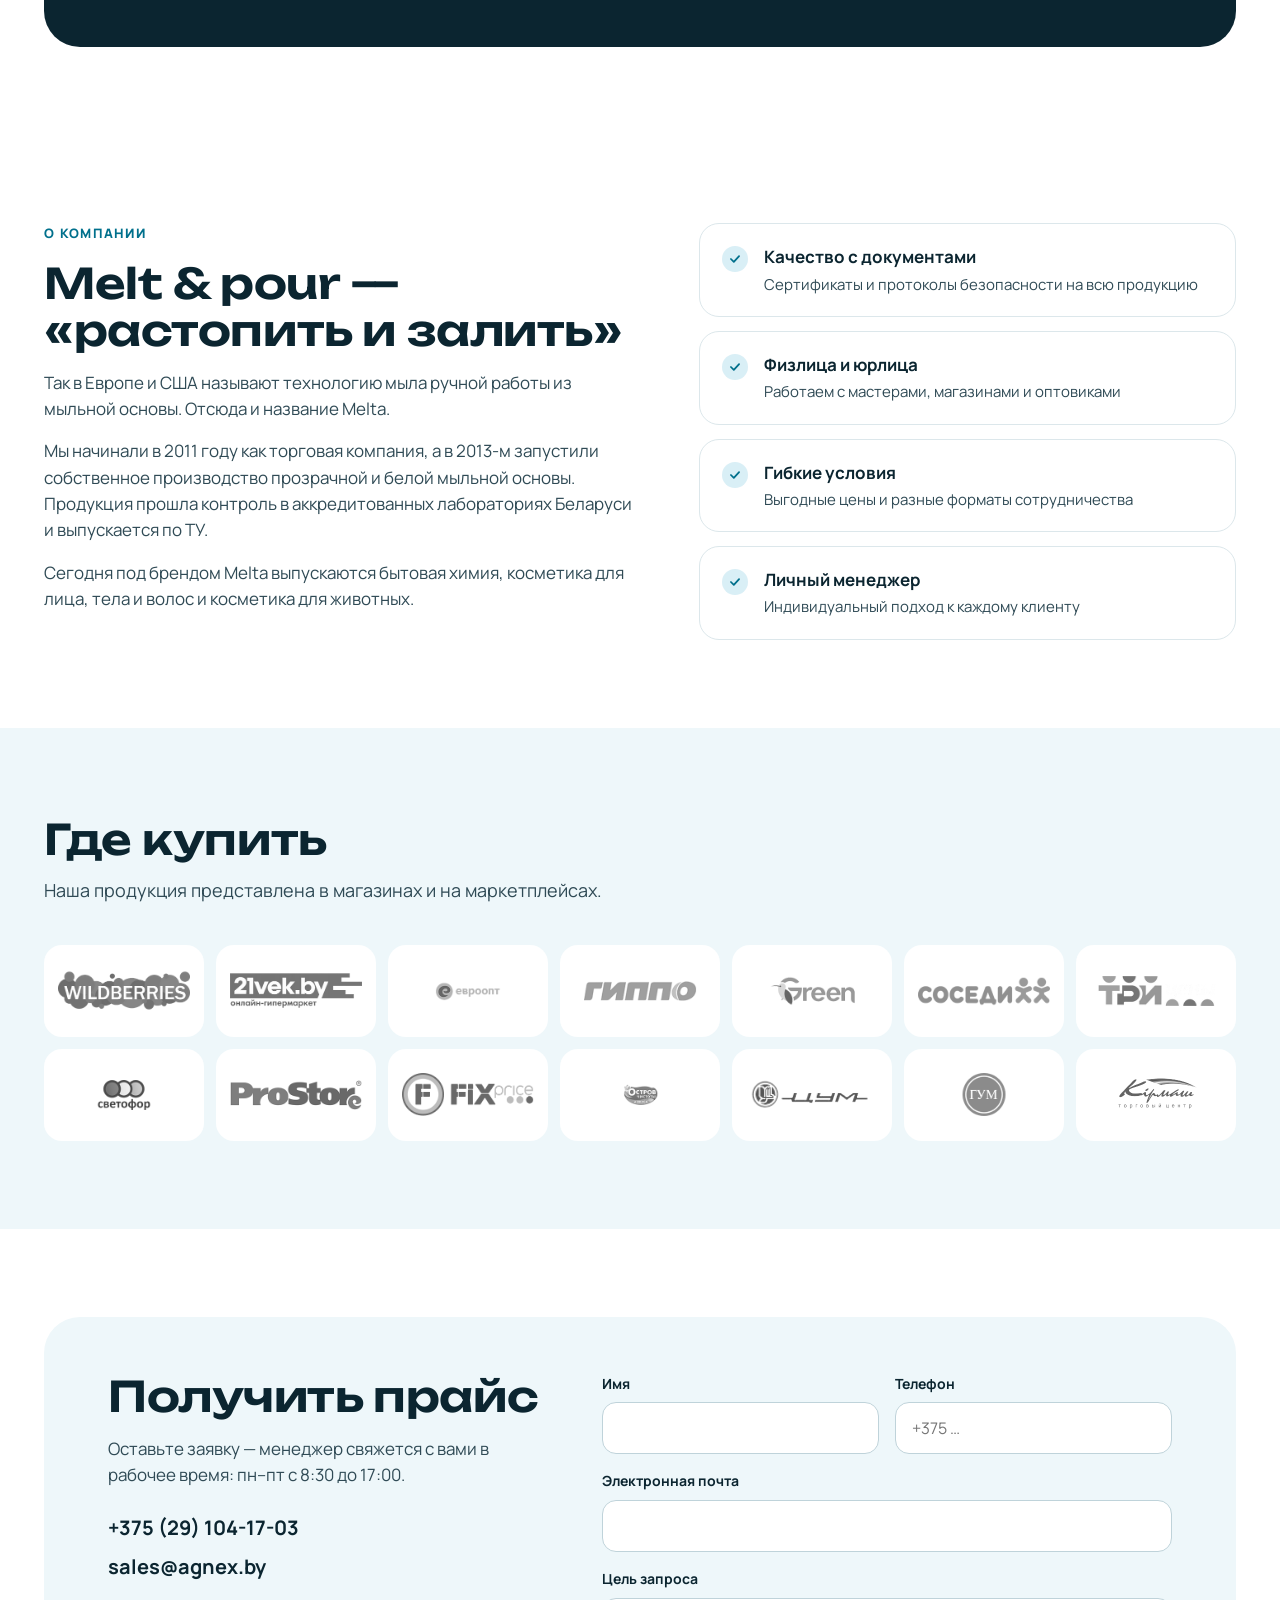
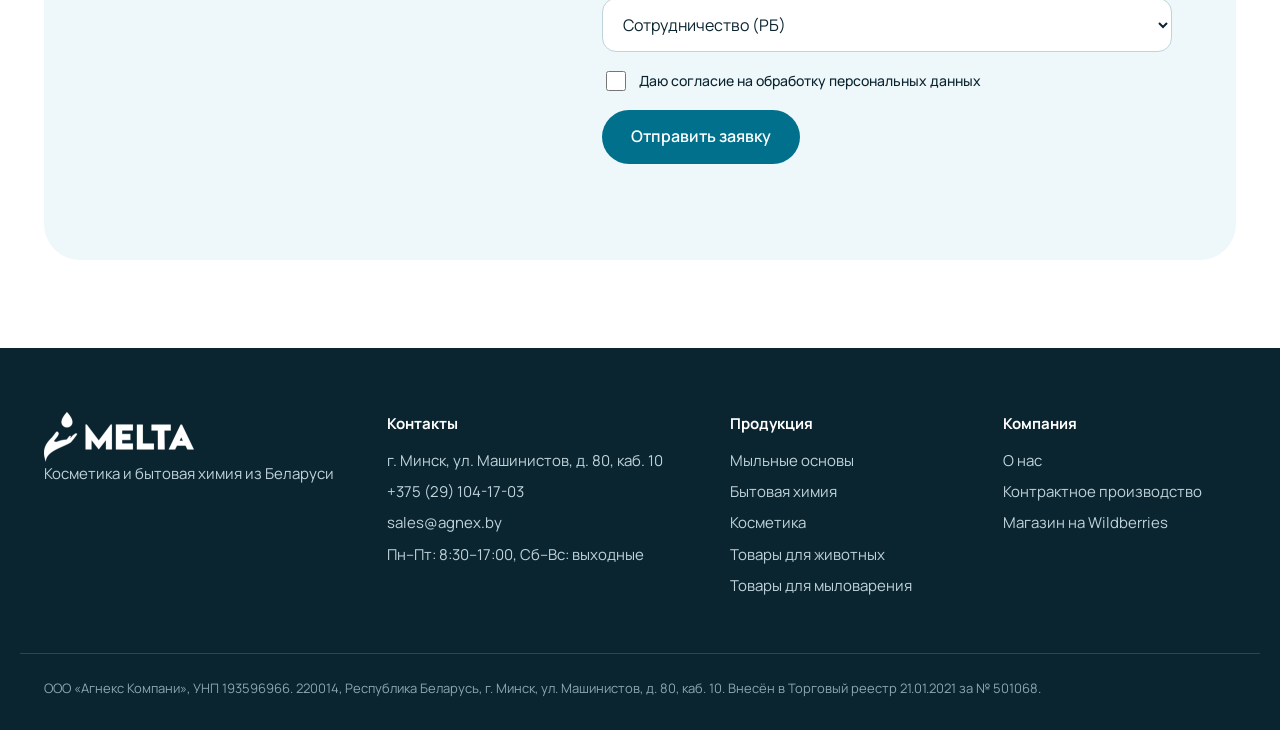
==== commit d992ecc8: "Вариант 6 по методике бренд-стратегии и мини-гайд к нему Co-Authored-By: Claude Opus 5.5 <noreply@an" ====
--- a/index.html
+++ b/index.html
@@ -16,7 +16,7 @@
 
 <div class="variants">
   <span>Концепт редизайна melta.by</span>
-  <nav aria-label="Варианты дизайна"><a href="./" aria-current="page">1</a><a href="v2/">2</a><a href="v3/">3</a><a href="v4/">4</a><a href="v5/">5</a></nav>
+  <nav aria-label="Варианты дизайна"><a href="./" aria-current="page">1</a><a href="v2/">2</a><a href="v3/">3</a><a href="v4/">4</a><a href="v5/">5</a><a href="v6/">6</a></nav>
 </div>
 
 <header class="header" id="top">
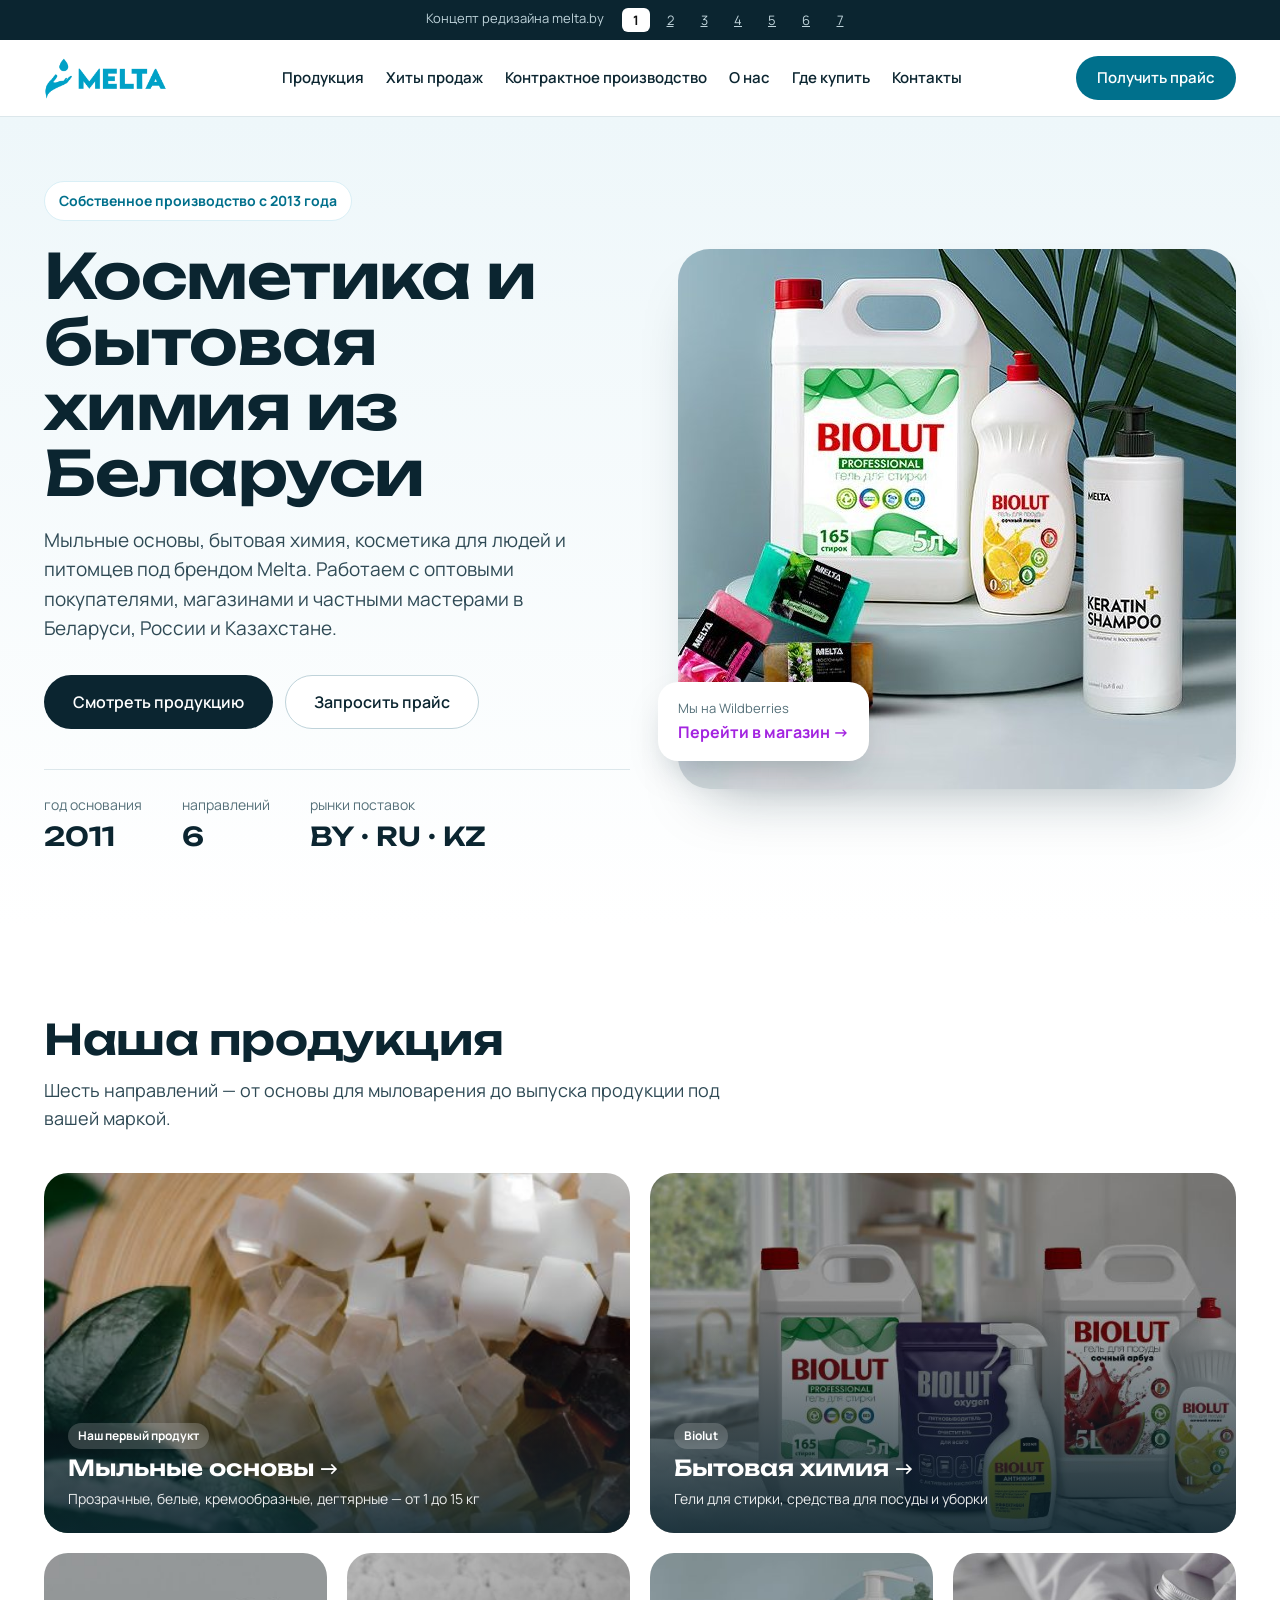
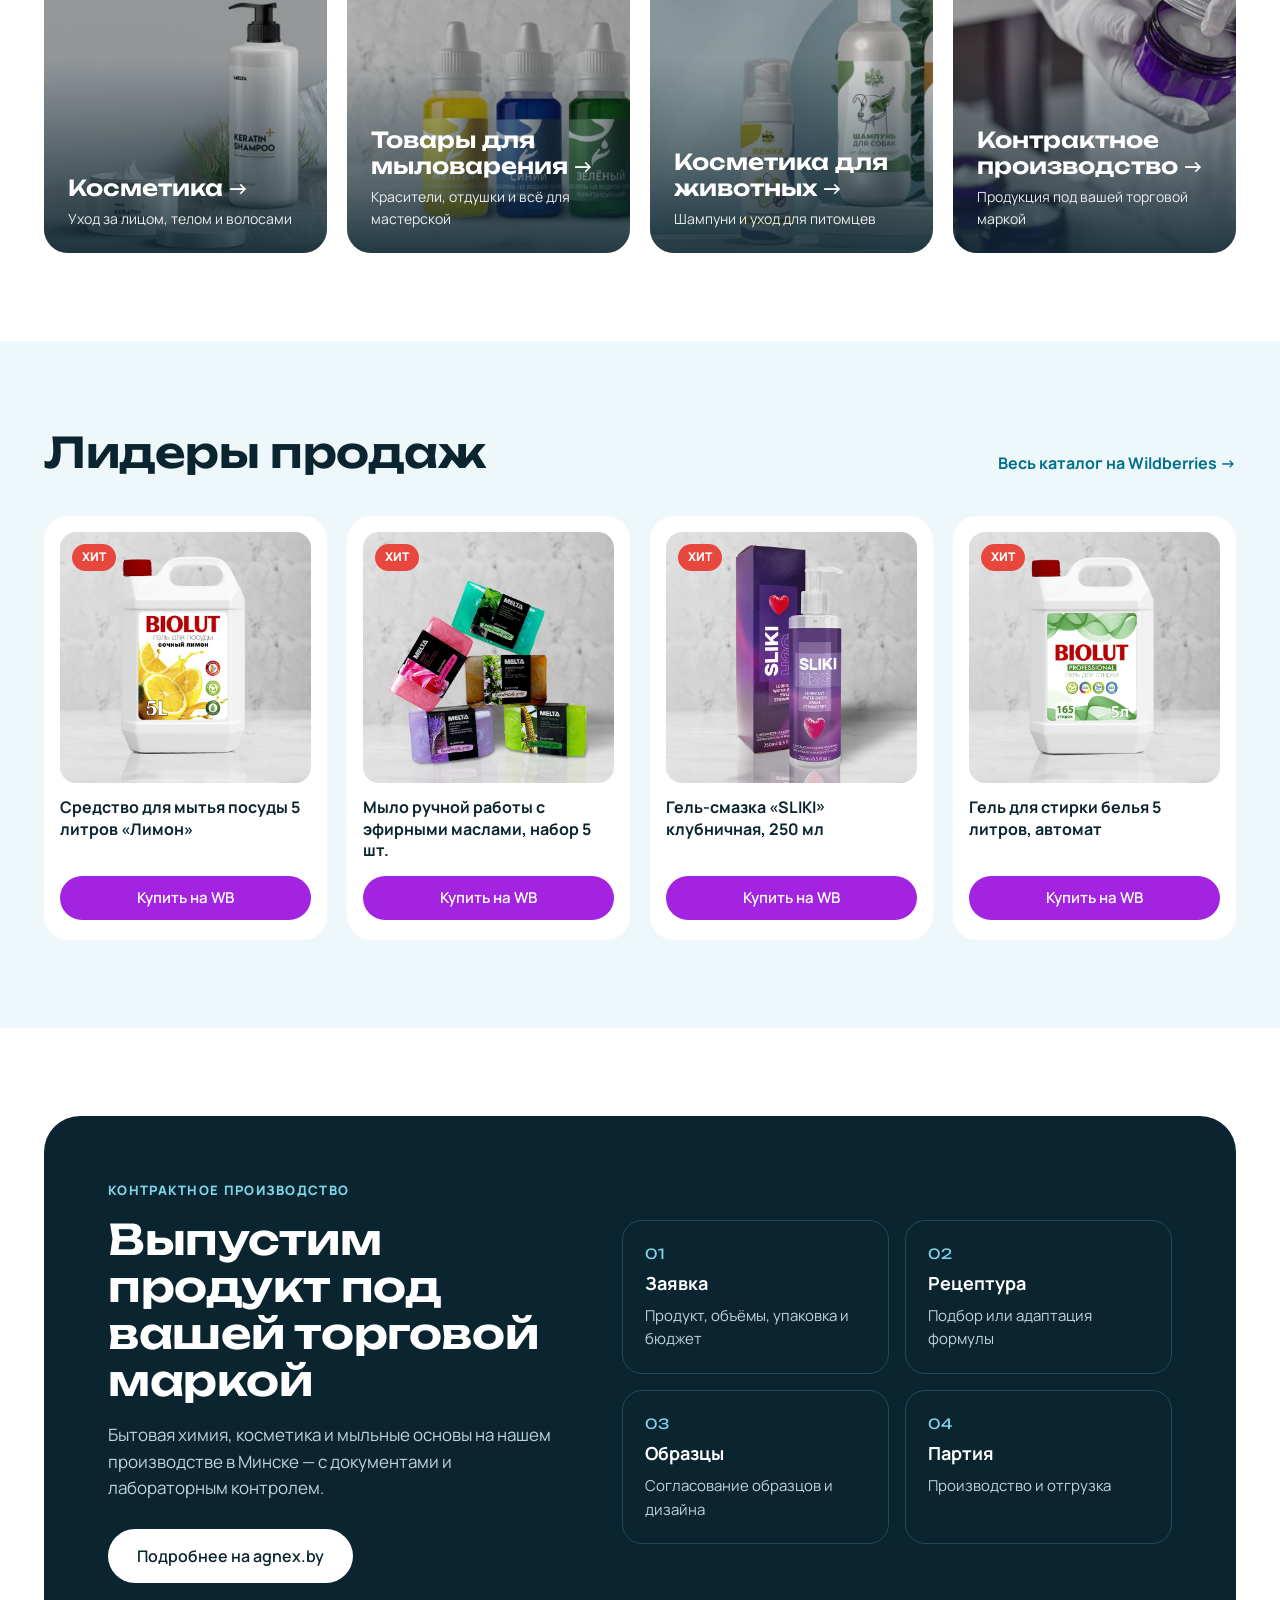
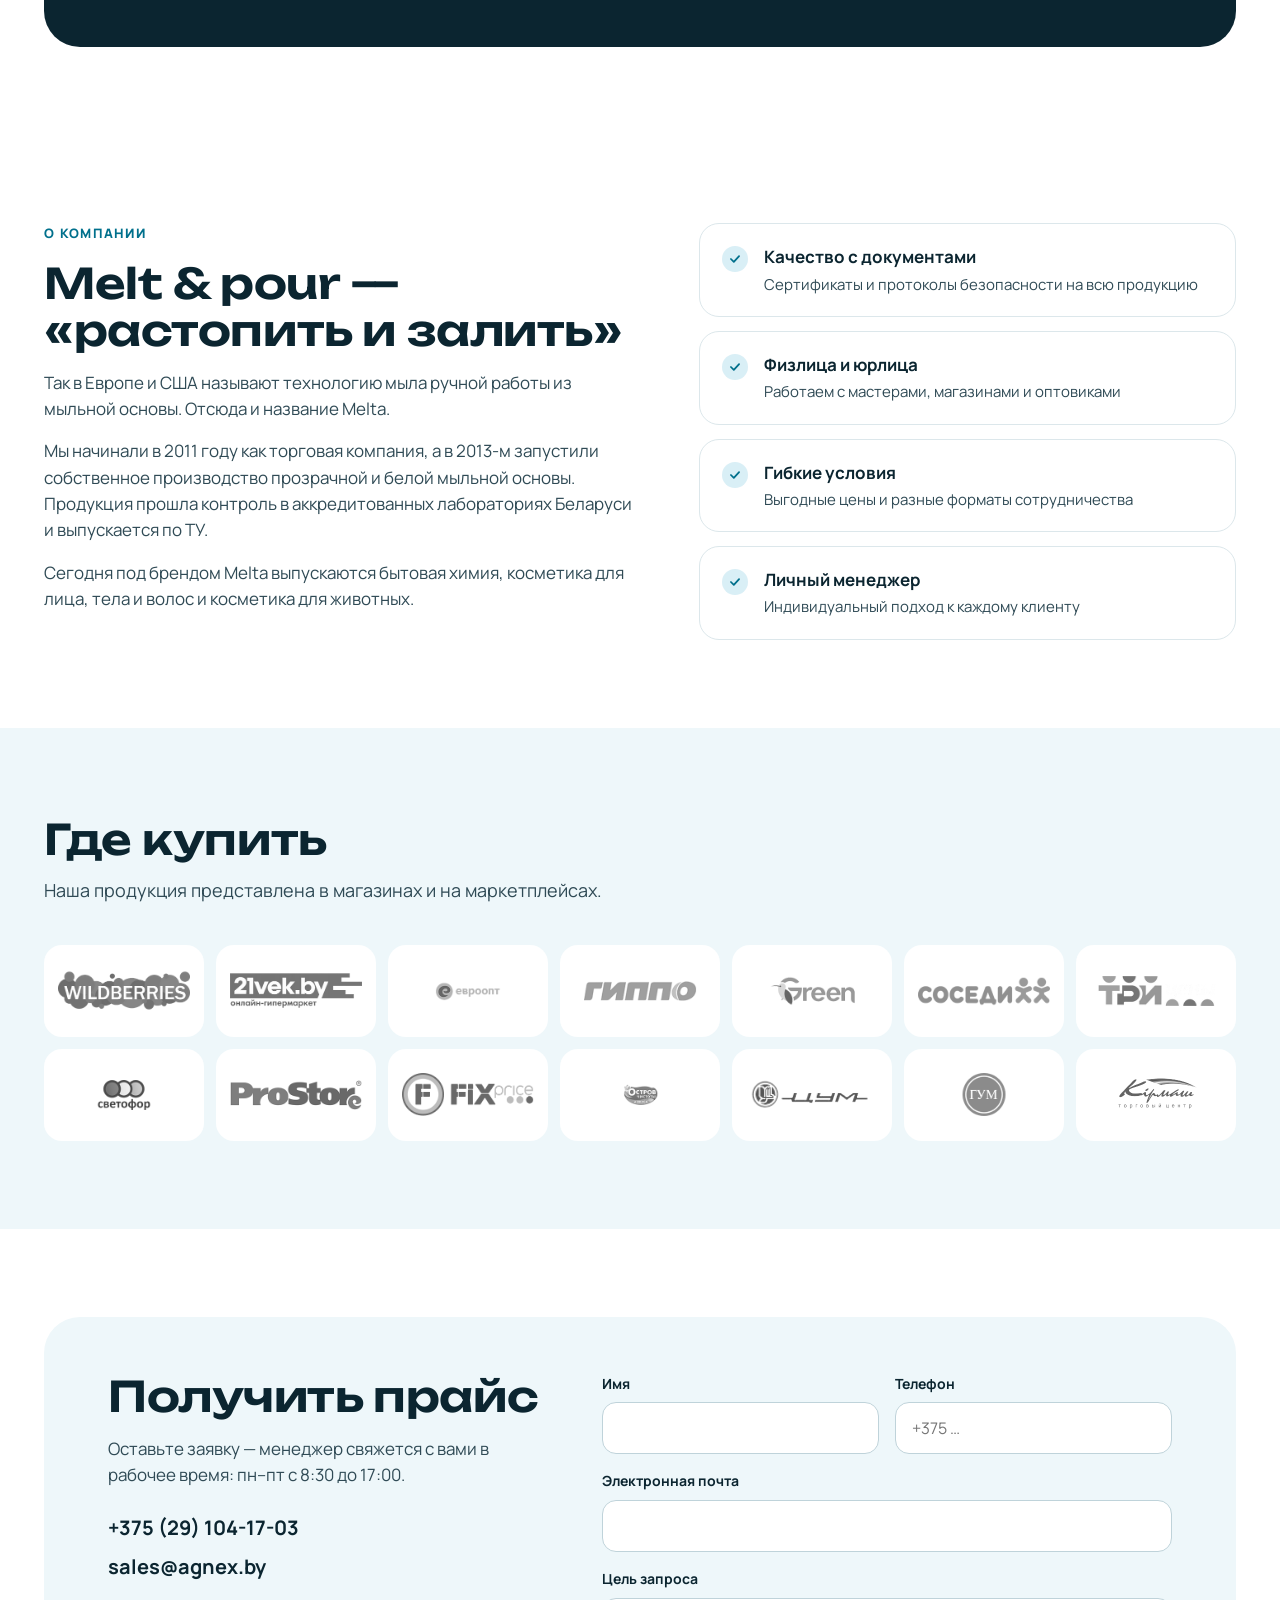
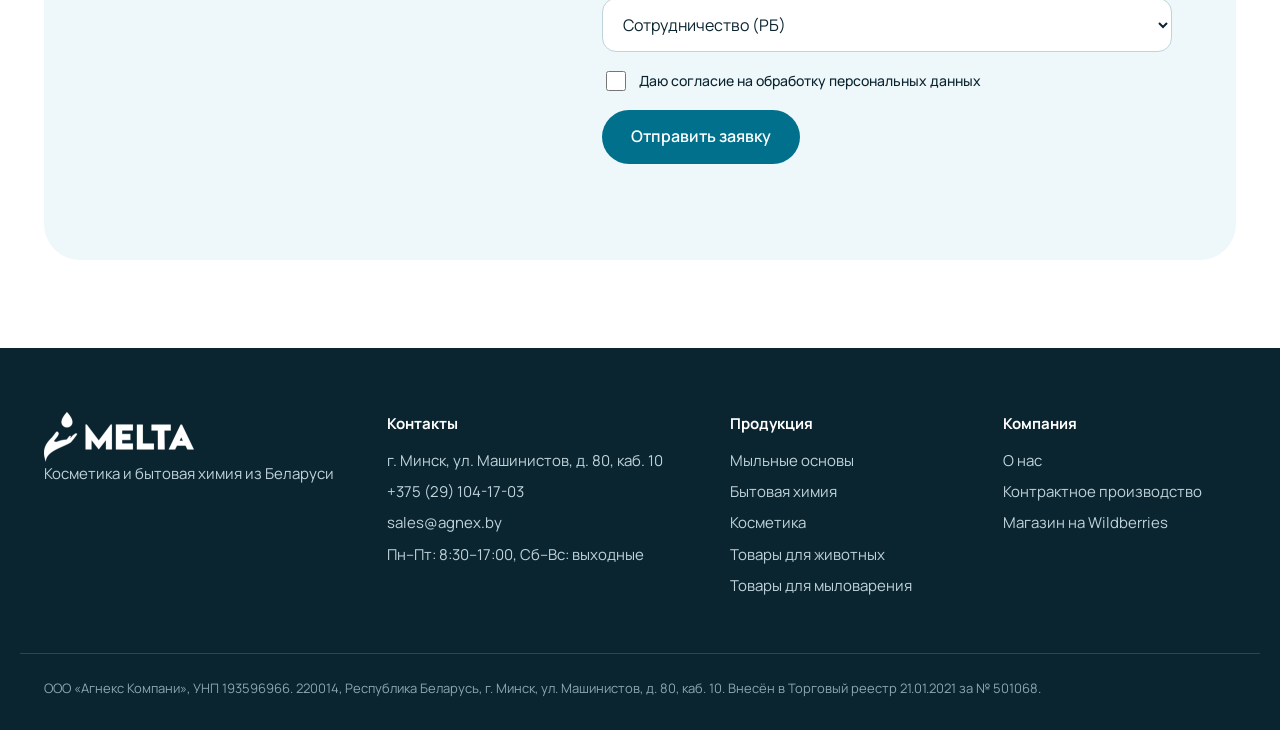
==== commit ce7d3169: "Вариант 7 в оранжево-фиолетовой гамме по референсу Co-Authored-By: Claude Opus 5.5 <noreply@anthropi" ====
--- a/index.html
+++ b/index.html
@@ -16,7 +16,7 @@
 
 <div class="variants">
   <span>Концепт редизайна melta.by</span>
-  <nav aria-label="Варианты дизайна"><a href="./" aria-current="page">1</a><a href="v2/">2</a><a href="v3/">3</a><a href="v4/">4</a><a href="v5/">5</a><a href="v6/">6</a></nav>
+  <nav aria-label="Варианты дизайна"><a href="./" aria-current="page">1</a><a href="v2/">2</a><a href="v3/">3</a><a href="v4/">4</a><a href="v5/">5</a><a href="v6/">6</a><a href="v7/">7</a></nav>
 </div>
 
 <header class="header" id="top">
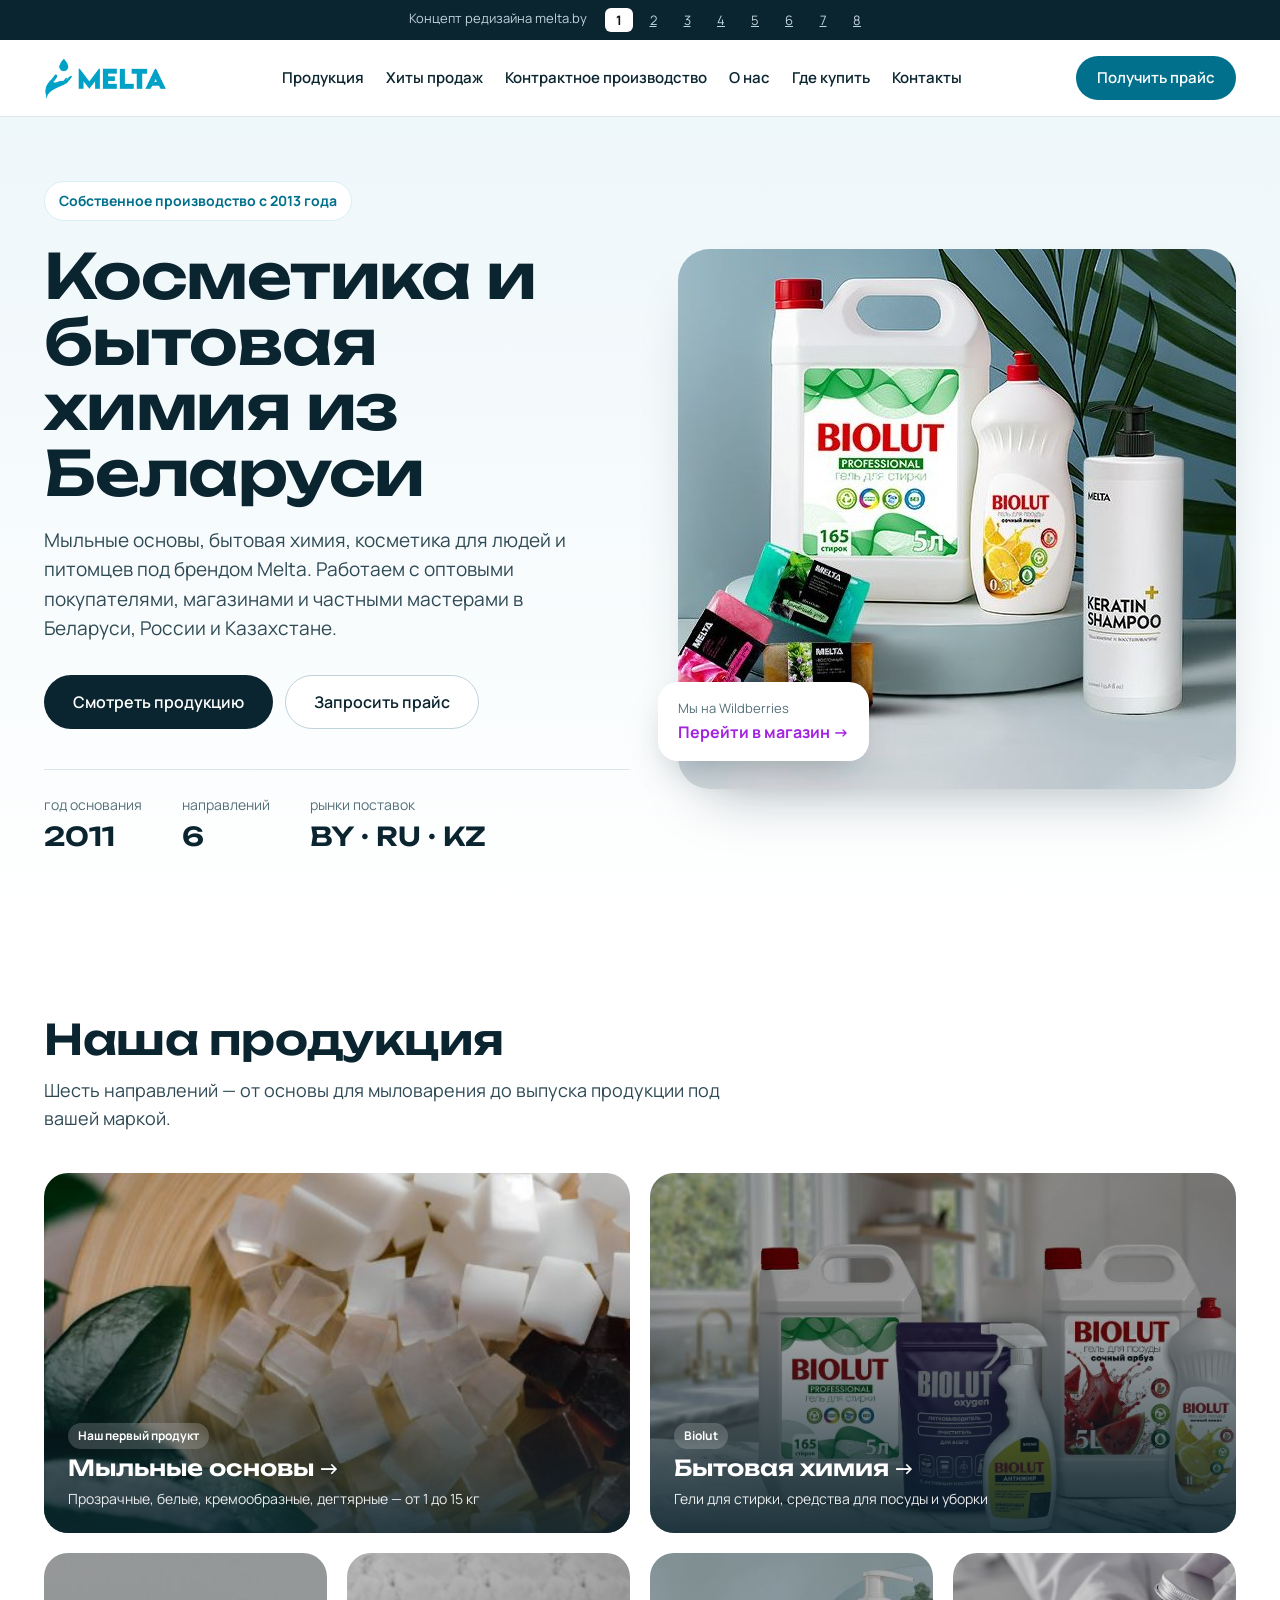
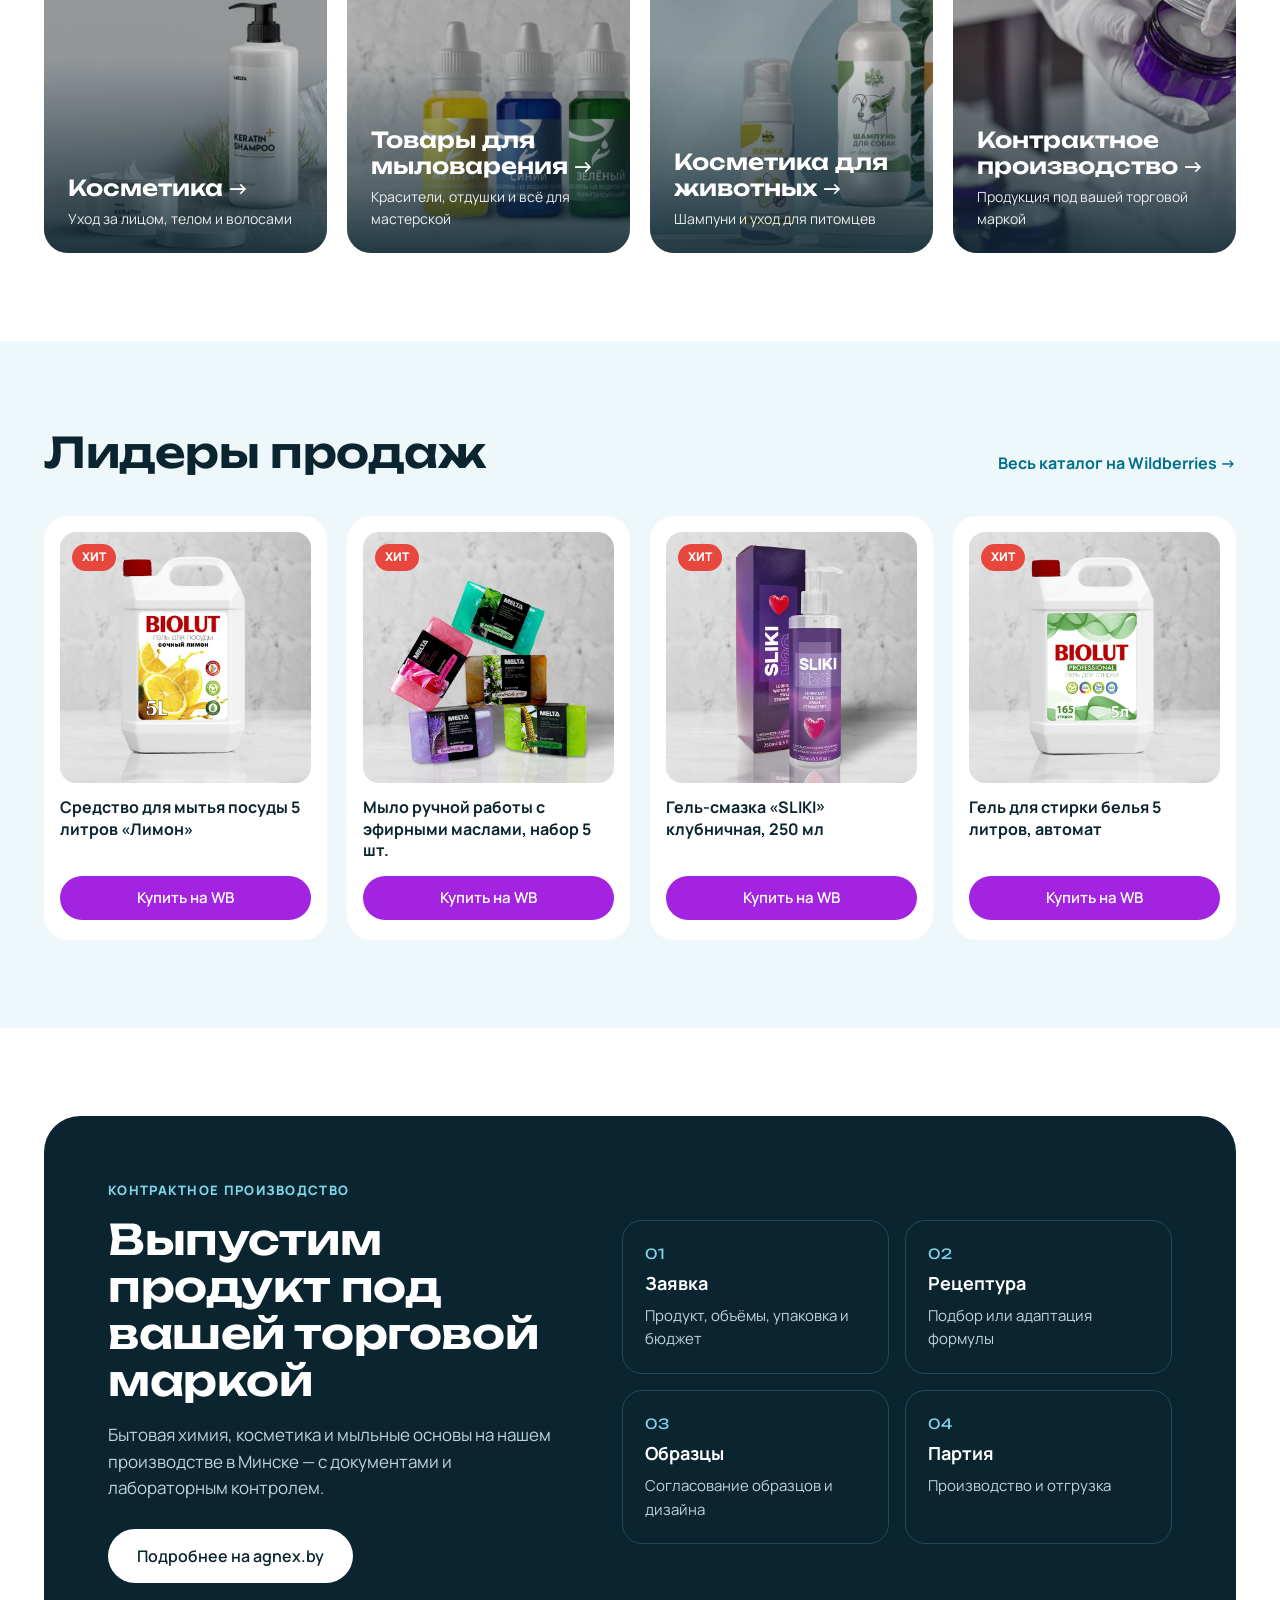
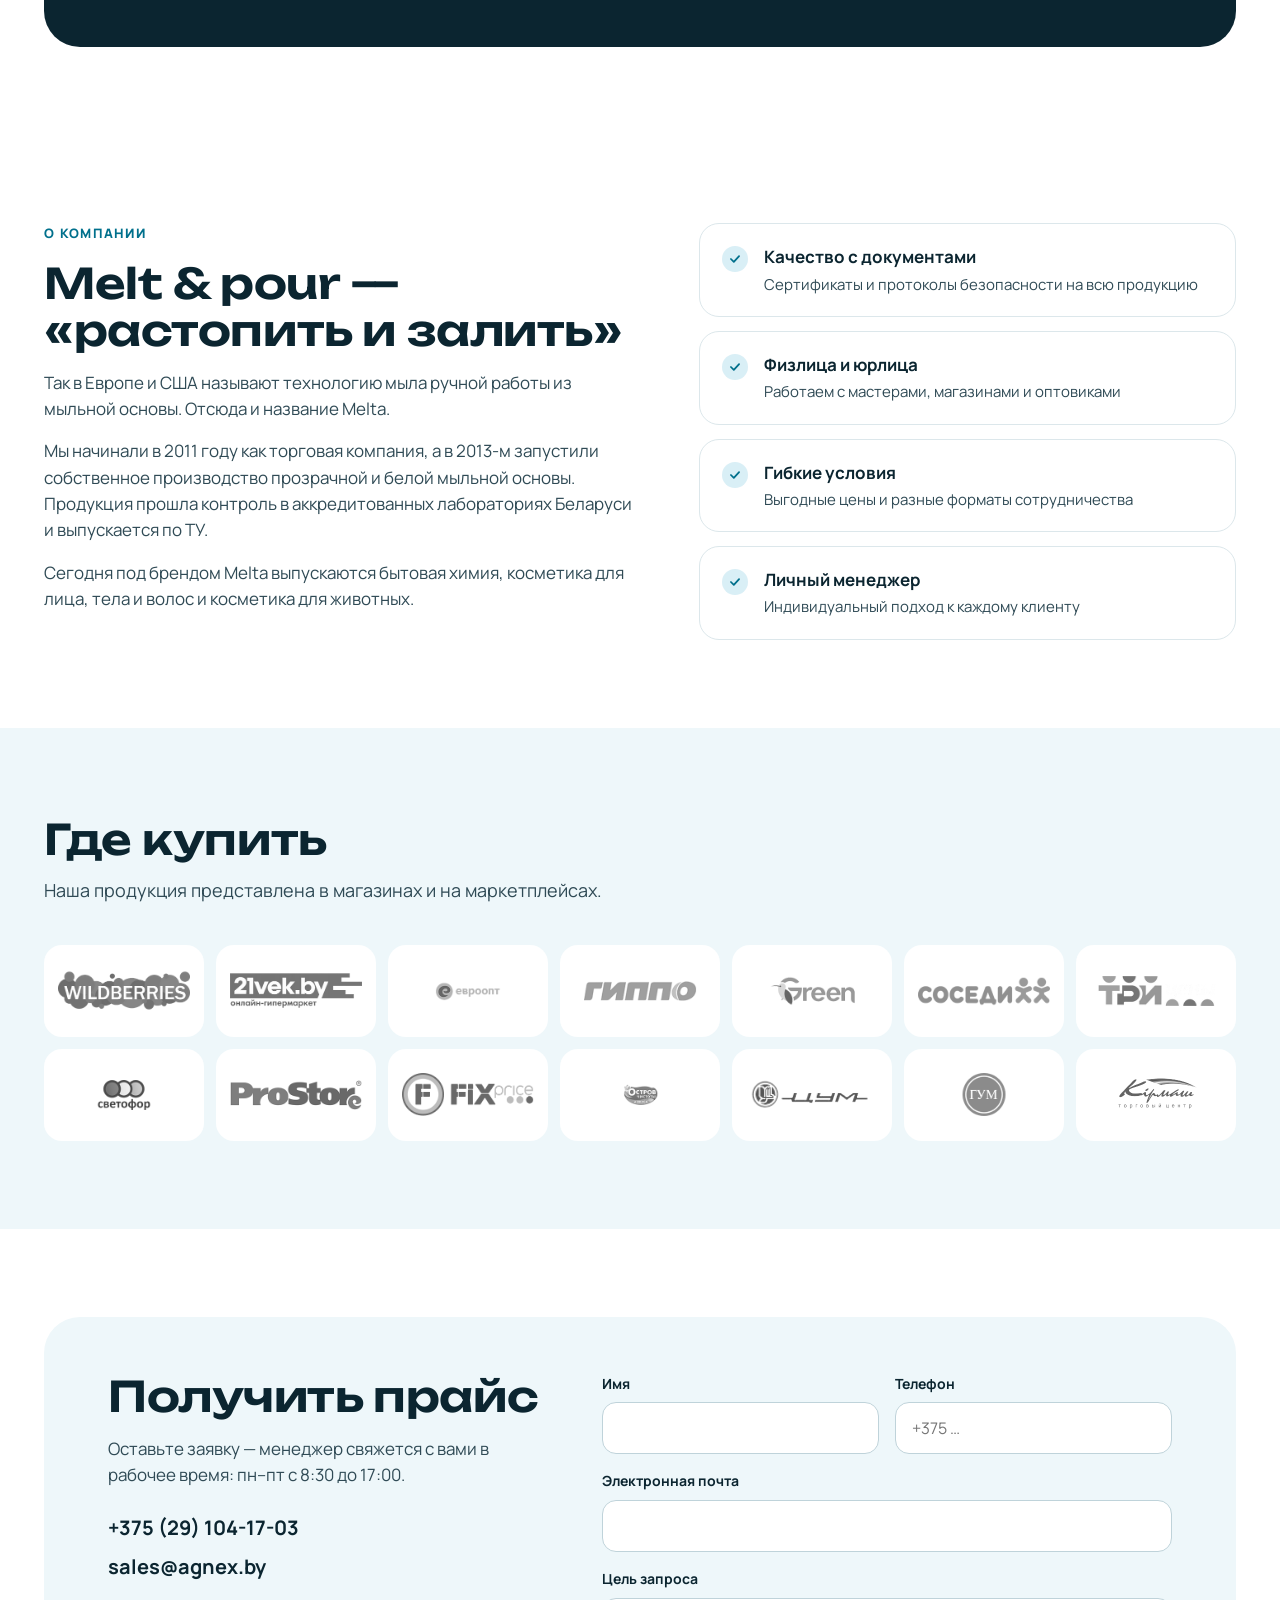
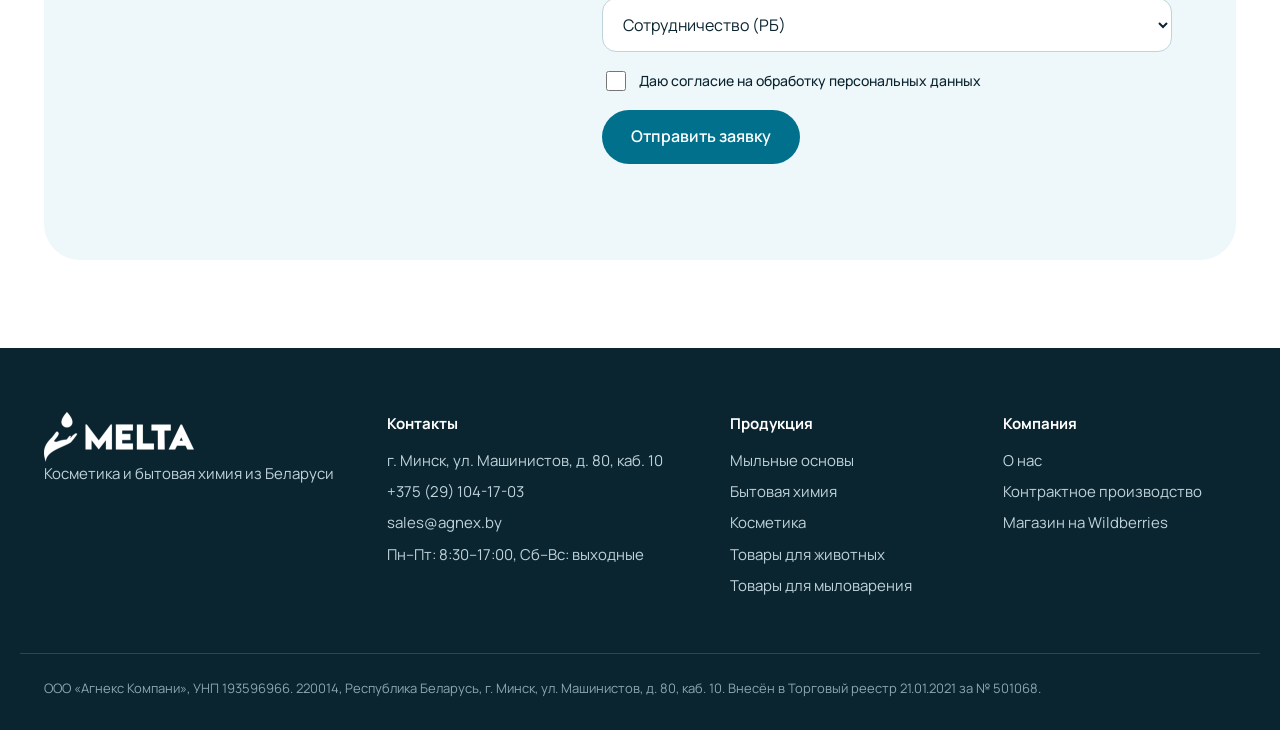
==== commit 90dd3920: "Вариант 8 (черновик): анимации GSAP и Lenis, блоки по шести направлениям, форма с выбором направлени" ====
--- a/index.html
+++ b/index.html
@@ -16,7 +16,7 @@
 
 <div class="variants">
   <span>Концепт редизайна melta.by</span>
-  <nav aria-label="Варианты дизайна"><a href="./" aria-current="page">1</a><a href="v2/">2</a><a href="v3/">3</a><a href="v4/">4</a><a href="v5/">5</a><a href="v6/">6</a><a href="v7/">7</a></nav>
+  <nav aria-label="Варианты дизайна"><a href="./" aria-current="page">1</a><a href="v2/">2</a><a href="v3/">3</a><a href="v4/">4</a><a href="v5/">5</a><a href="v6/">6</a><a href="v7/">7</a><a href="v8/">8</a></nav>
 </div>
 
 <header class="header" id="top">
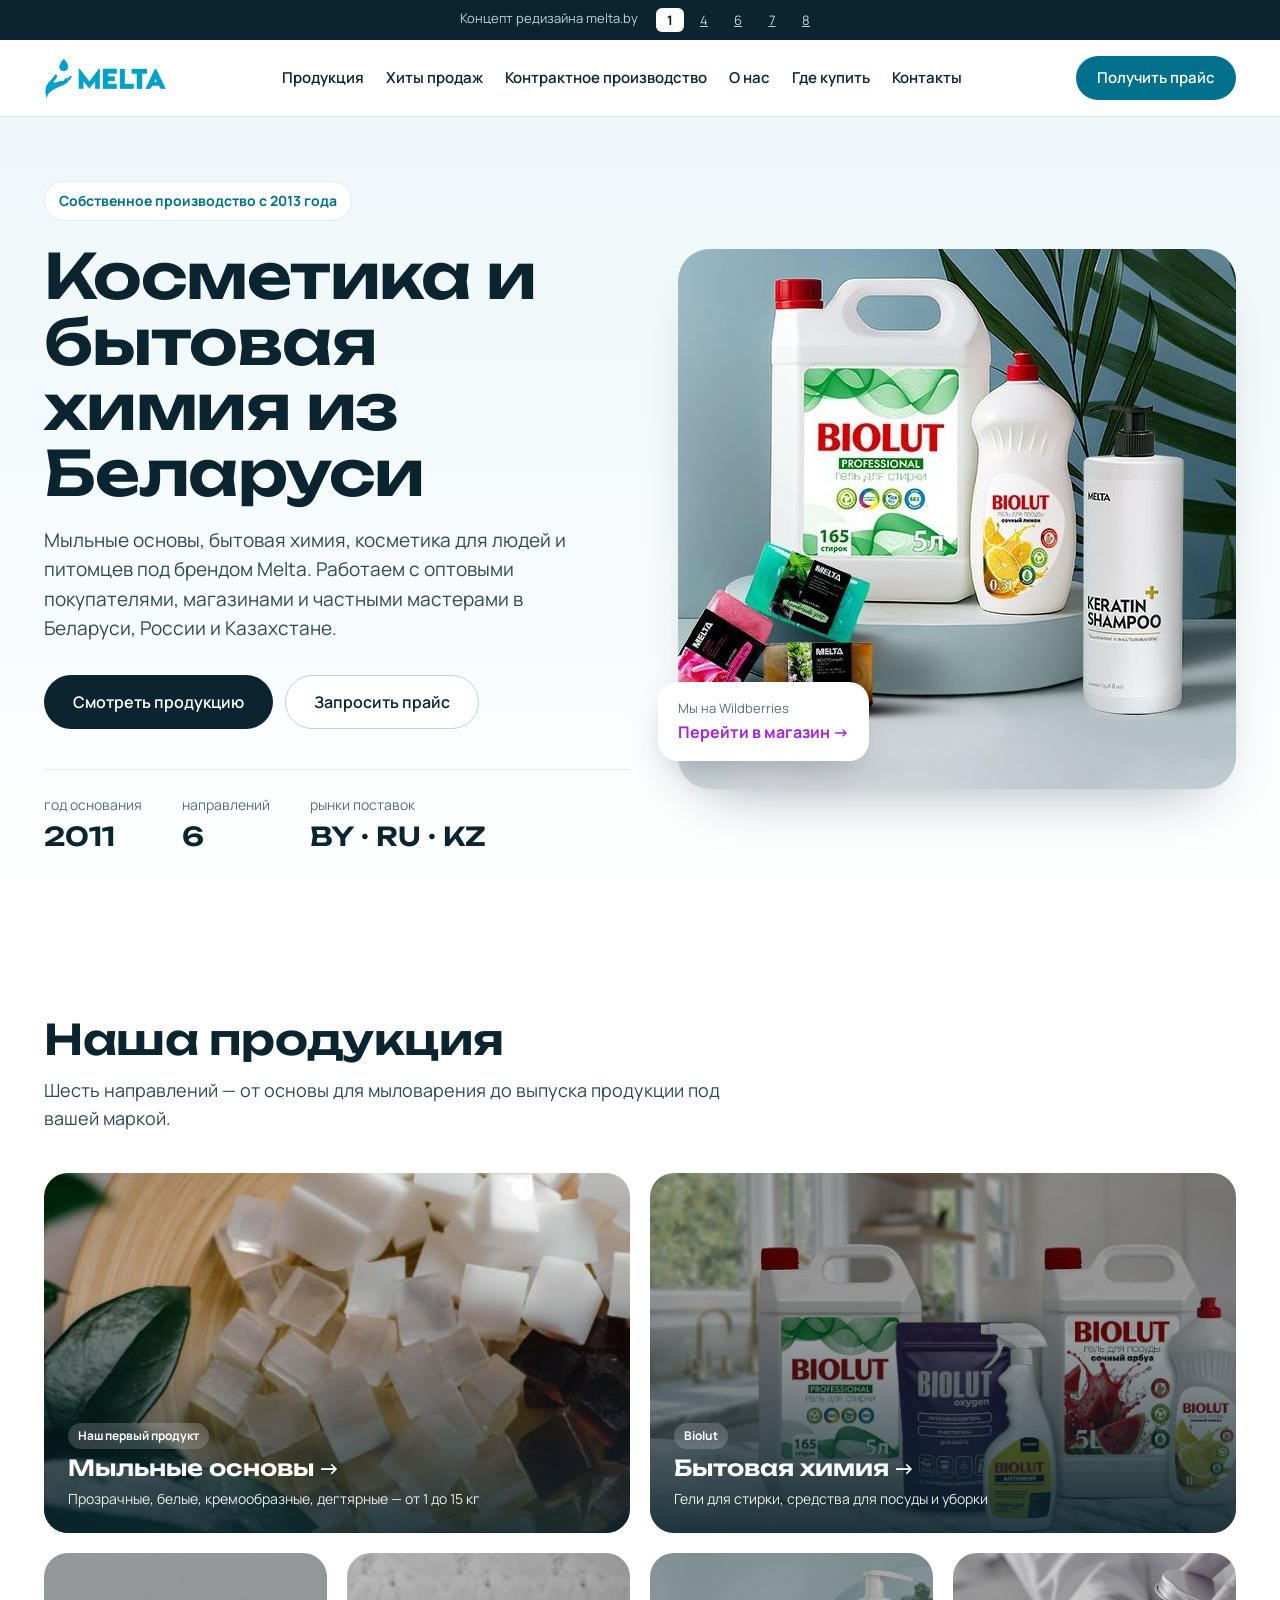
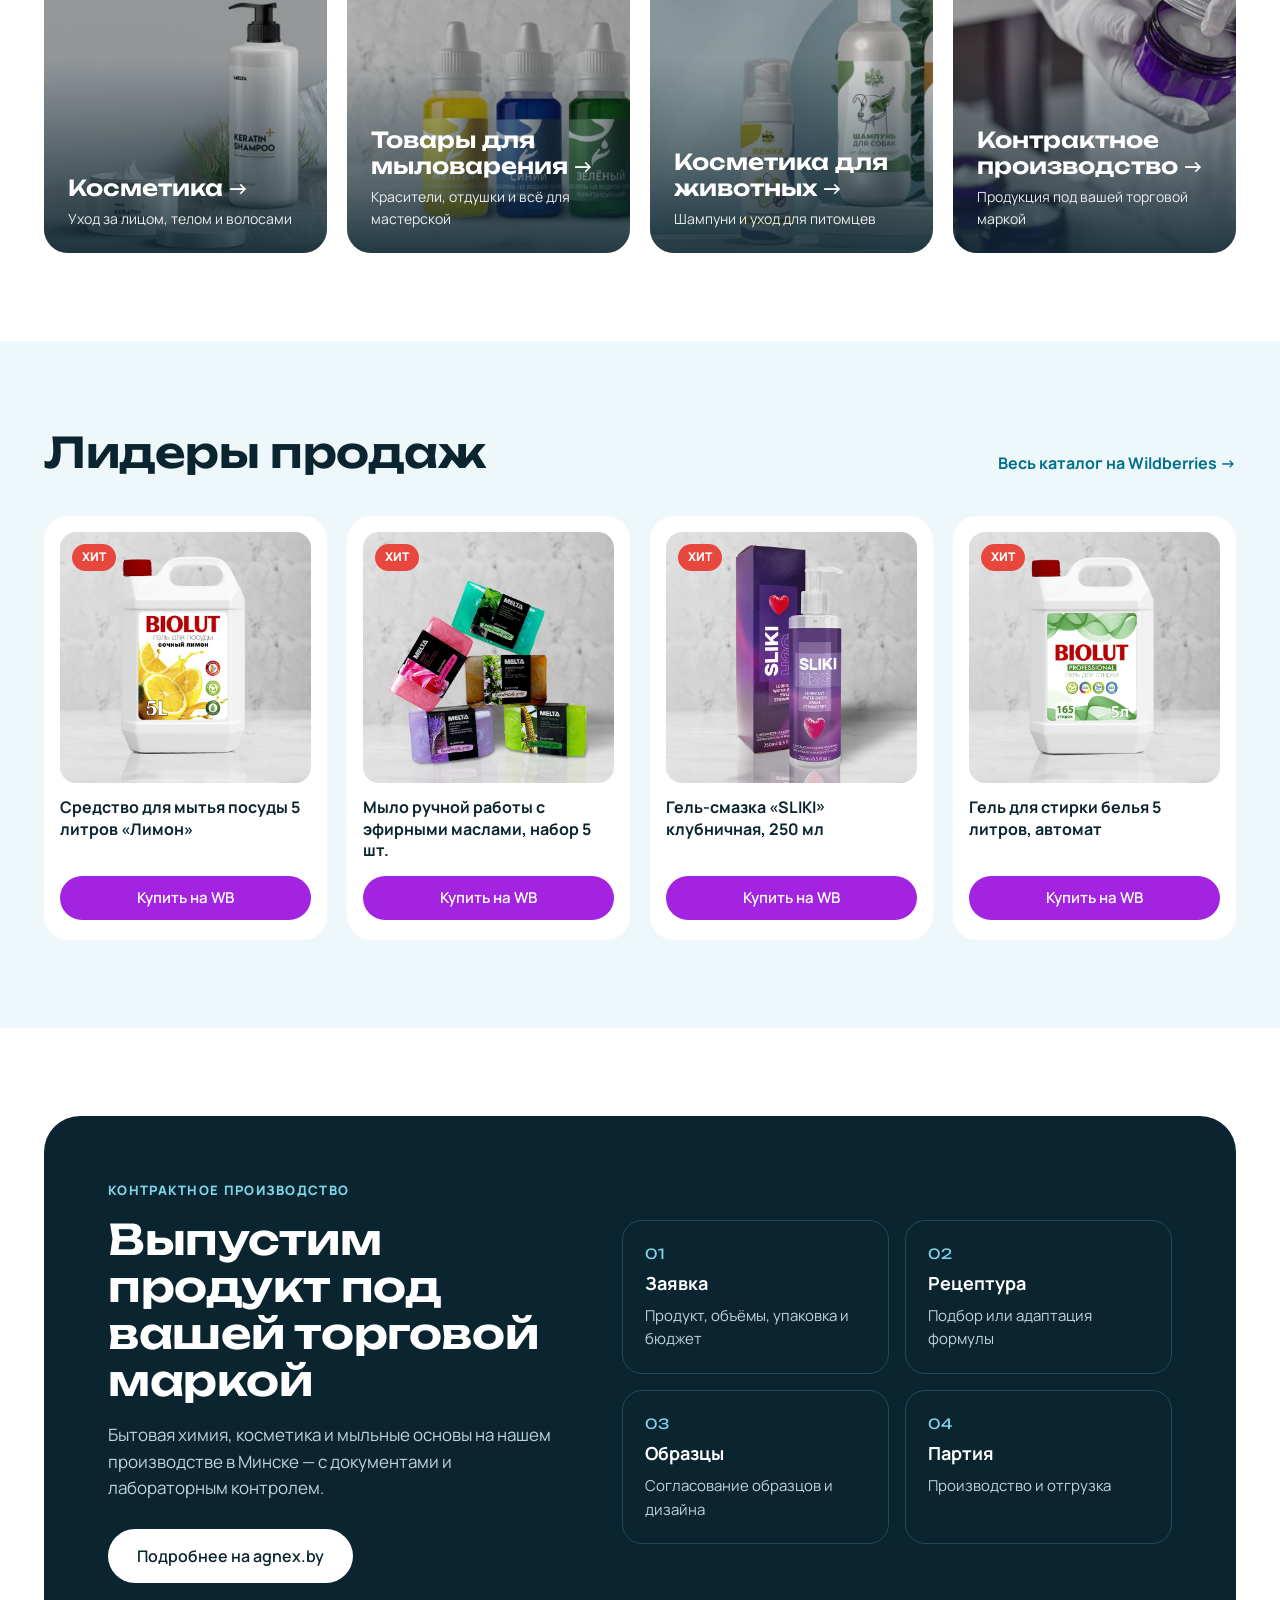
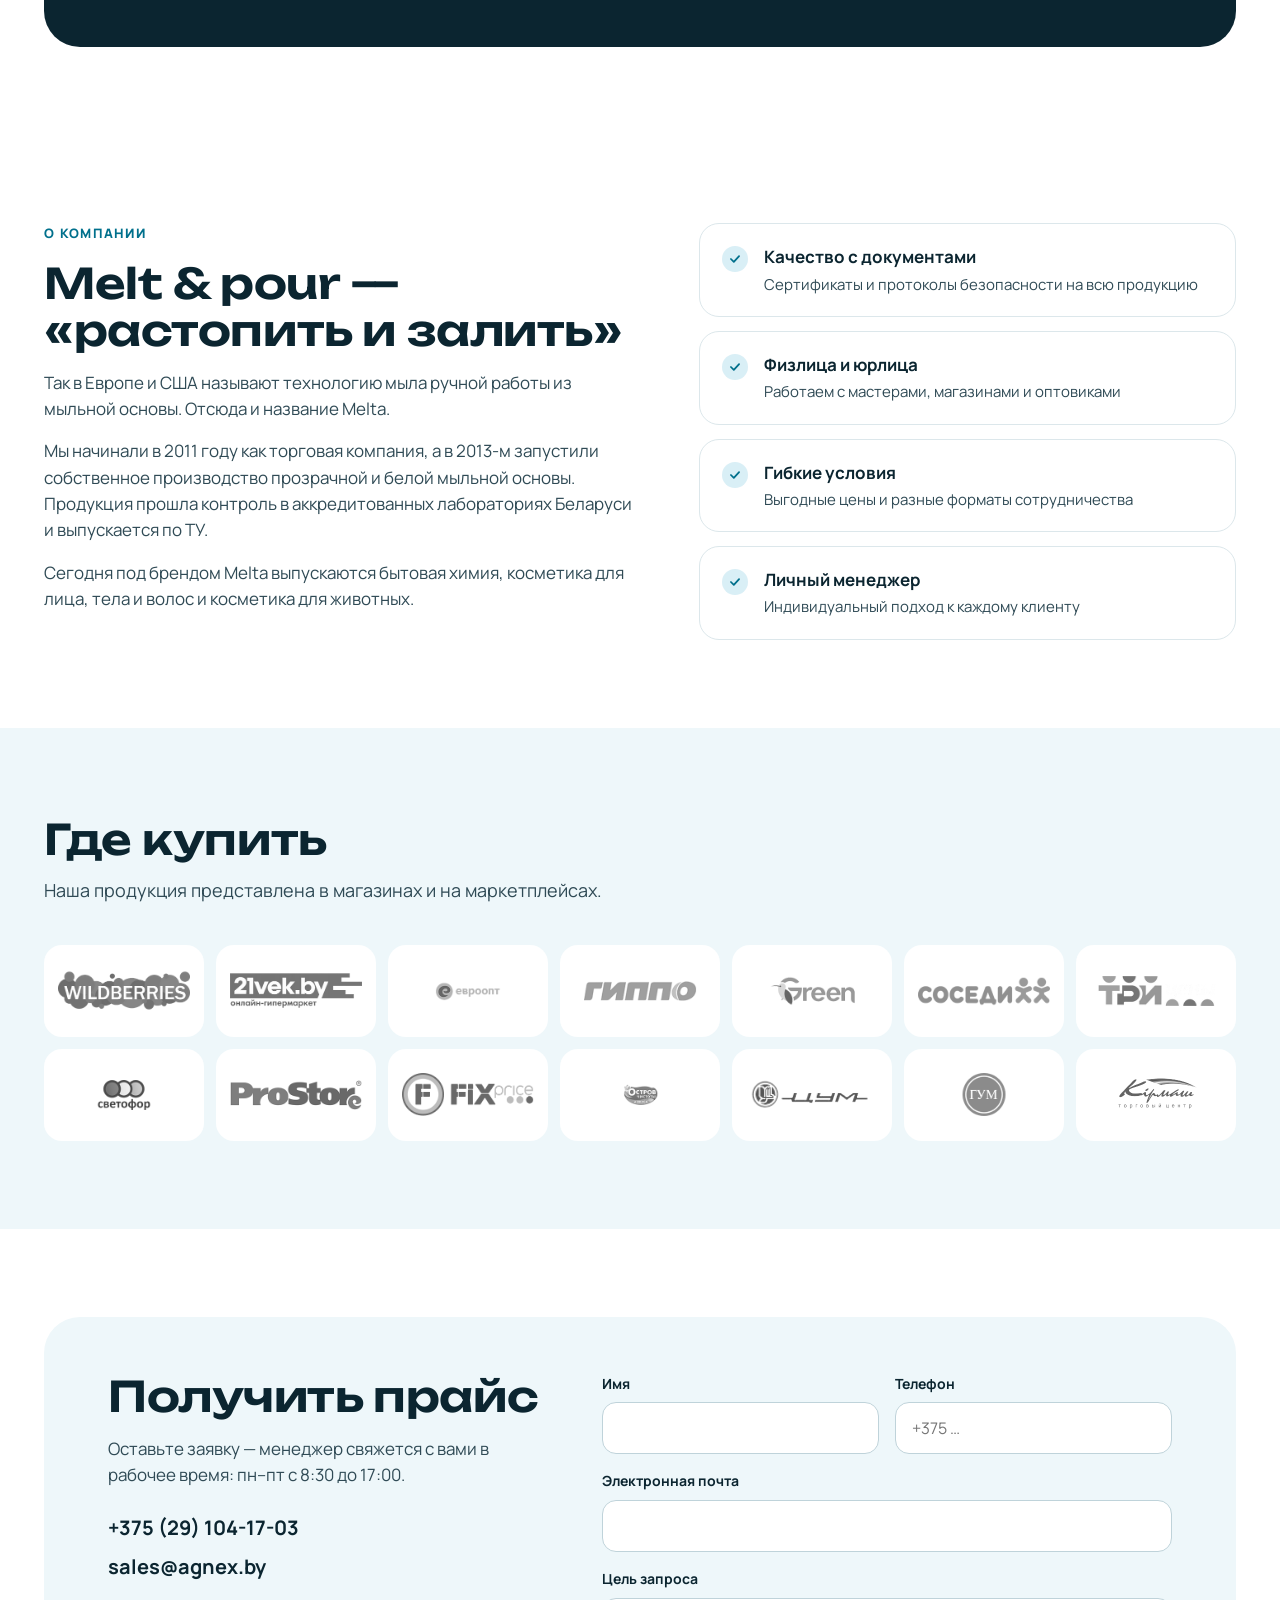
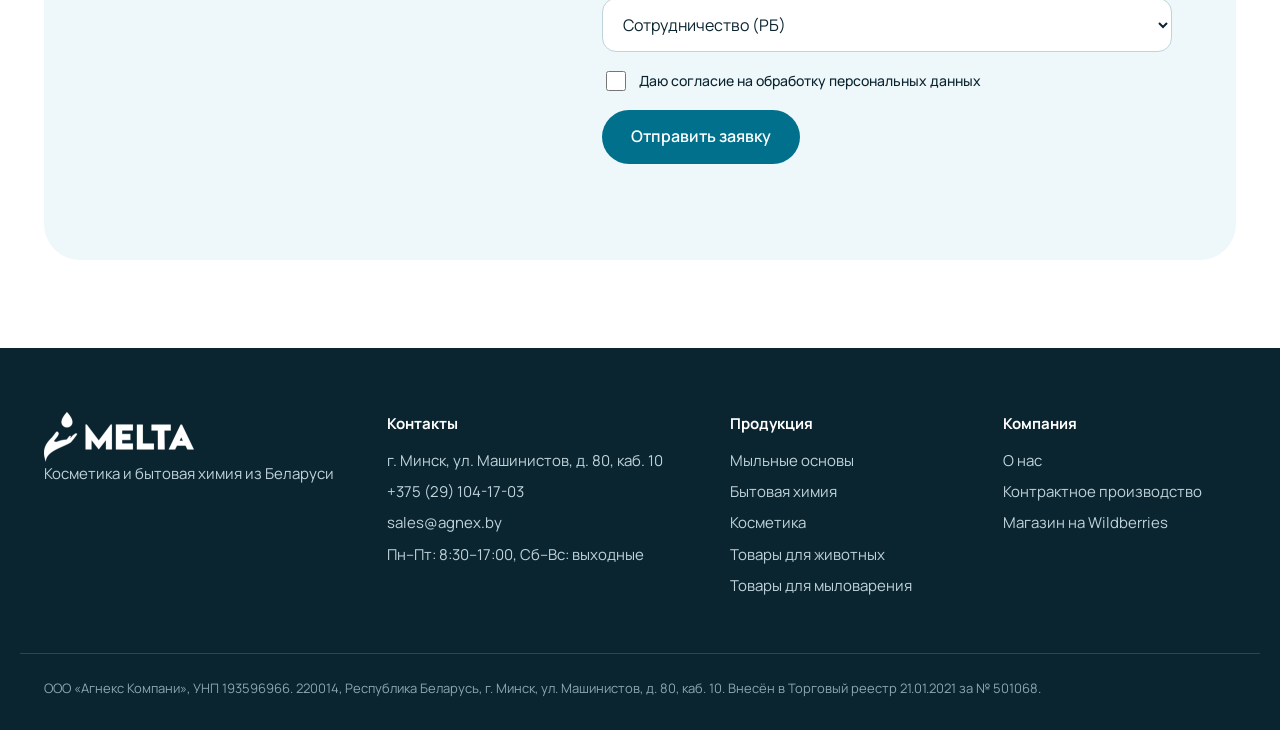
==== commit 1c212a52: "Удалены варианты 2, 3 и 5 Co-Authored-By: Claude Opus 5.5 <noreply@anthropic.com> Claude-Session: ht" ====
--- a/index.html
+++ b/index.html
@@ -16,7 +16,7 @@
 
 <div class="variants">
   <span>Концепт редизайна melta.by</span>
-  <nav aria-label="Варианты дизайна"><a href="./" aria-current="page">1</a><a href="v2/">2</a><a href="v3/">3</a><a href="v4/">4</a><a href="v5/">5</a><a href="v6/">6</a><a href="v7/">7</a><a href="v8/">8</a></nav>
+  <nav aria-label="Варианты дизайна"><a href="./" aria-current="page">1</a><a href="v4/">4</a><a href="v6/">6</a><a href="v7/">7</a><a href="v8/">8</a></nav>
 </div>
 
 <header class="header" id="top">
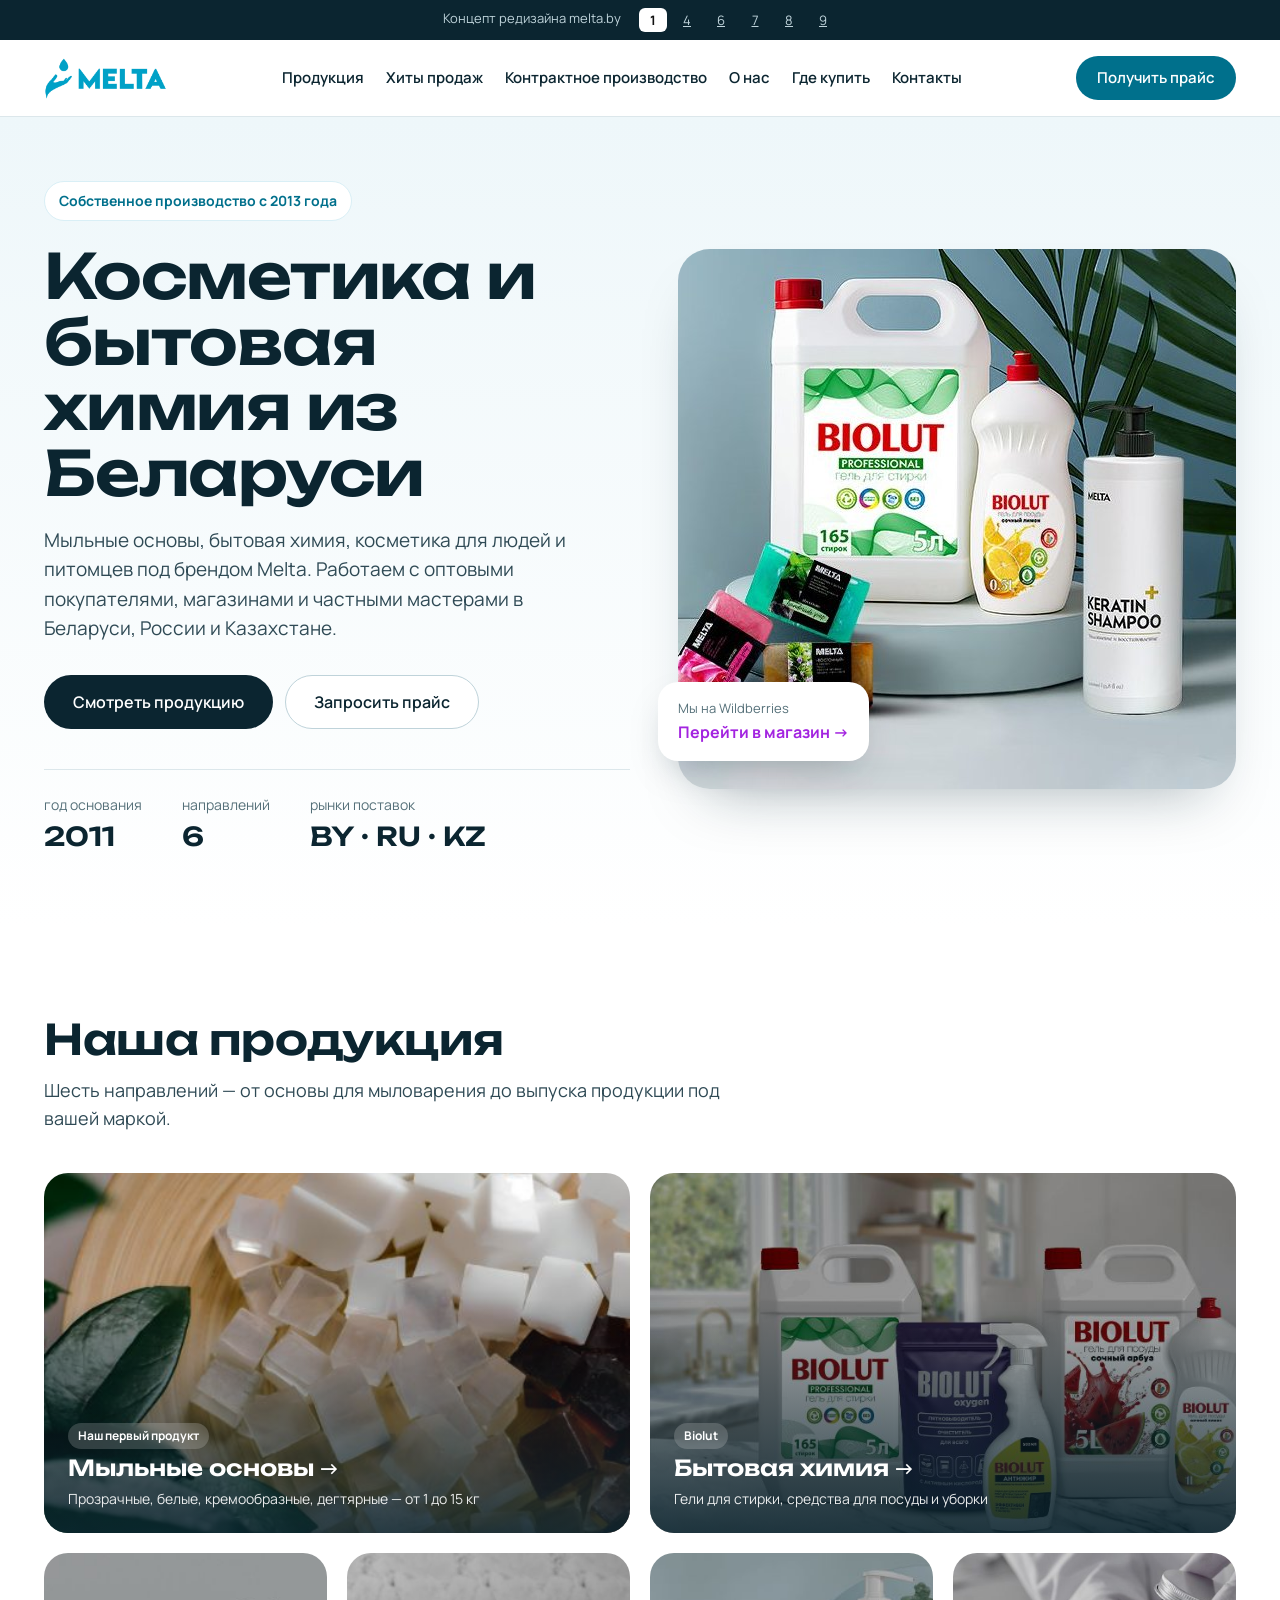
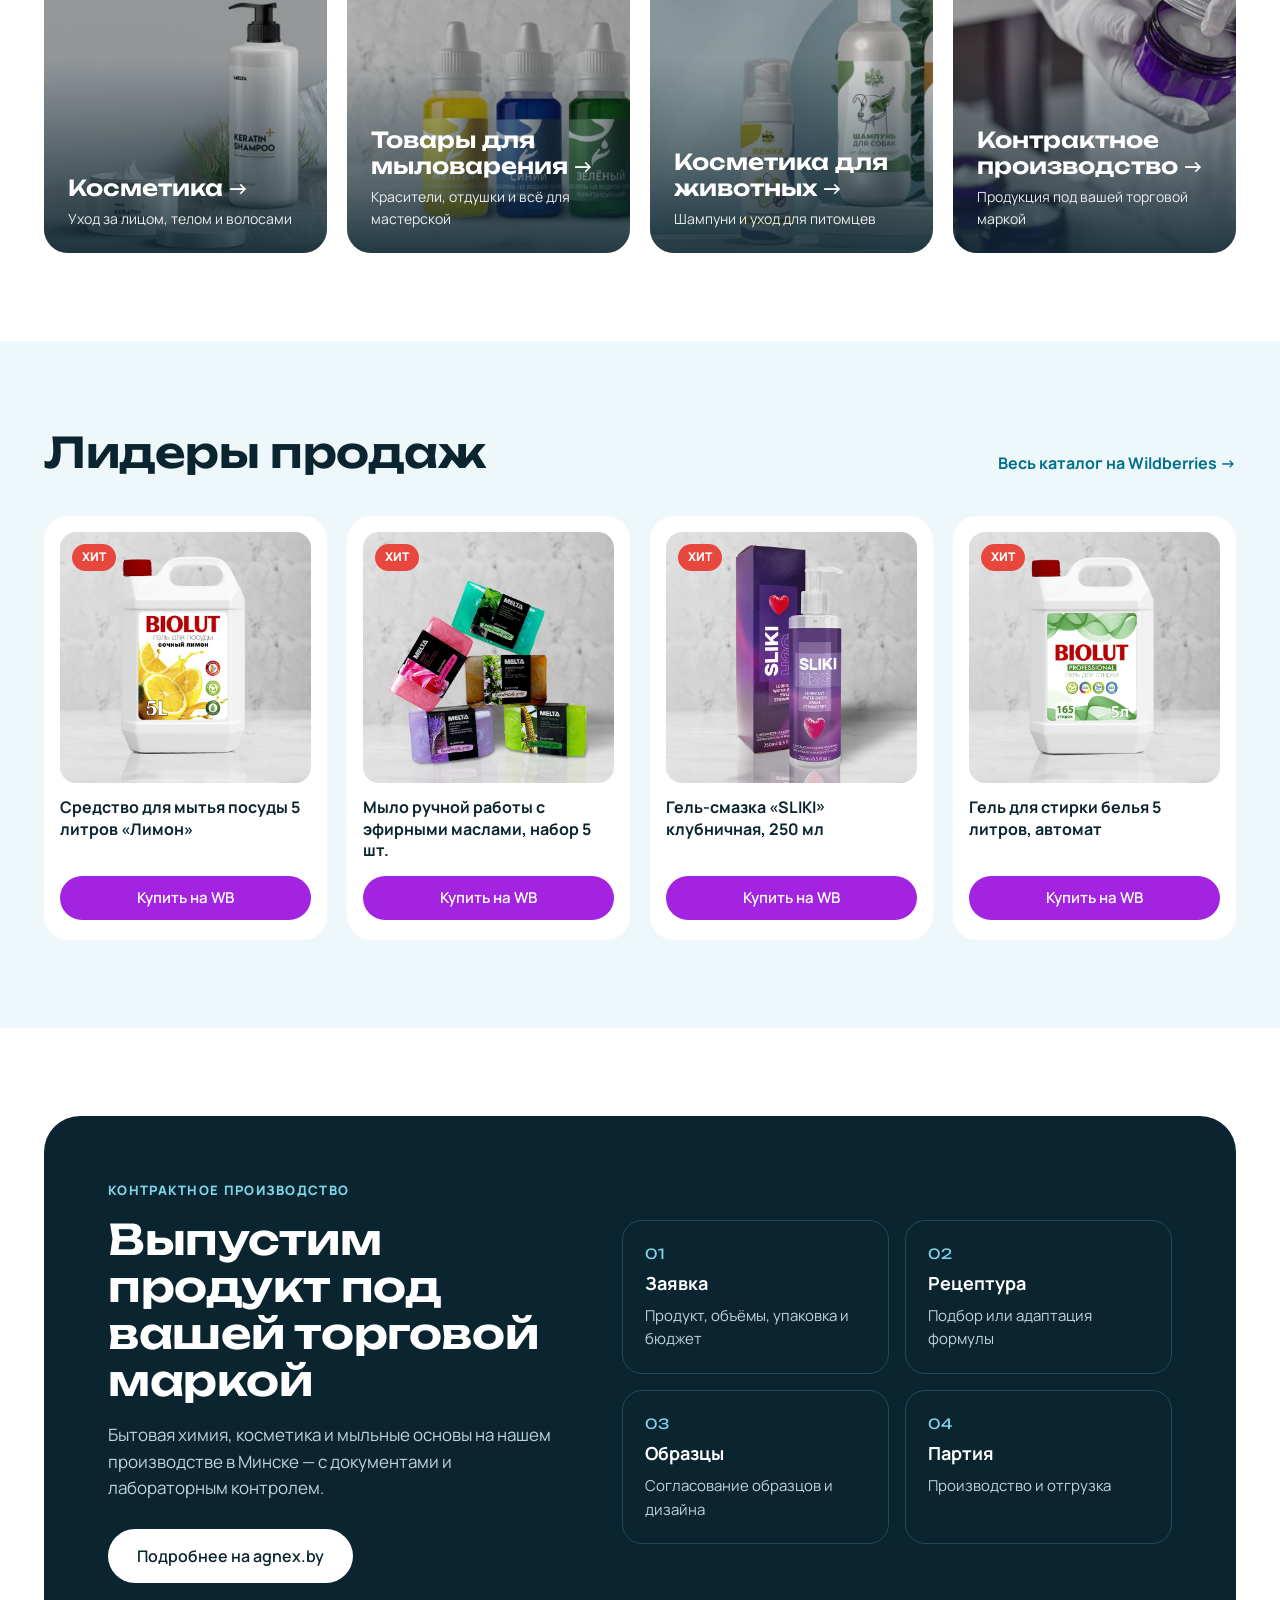
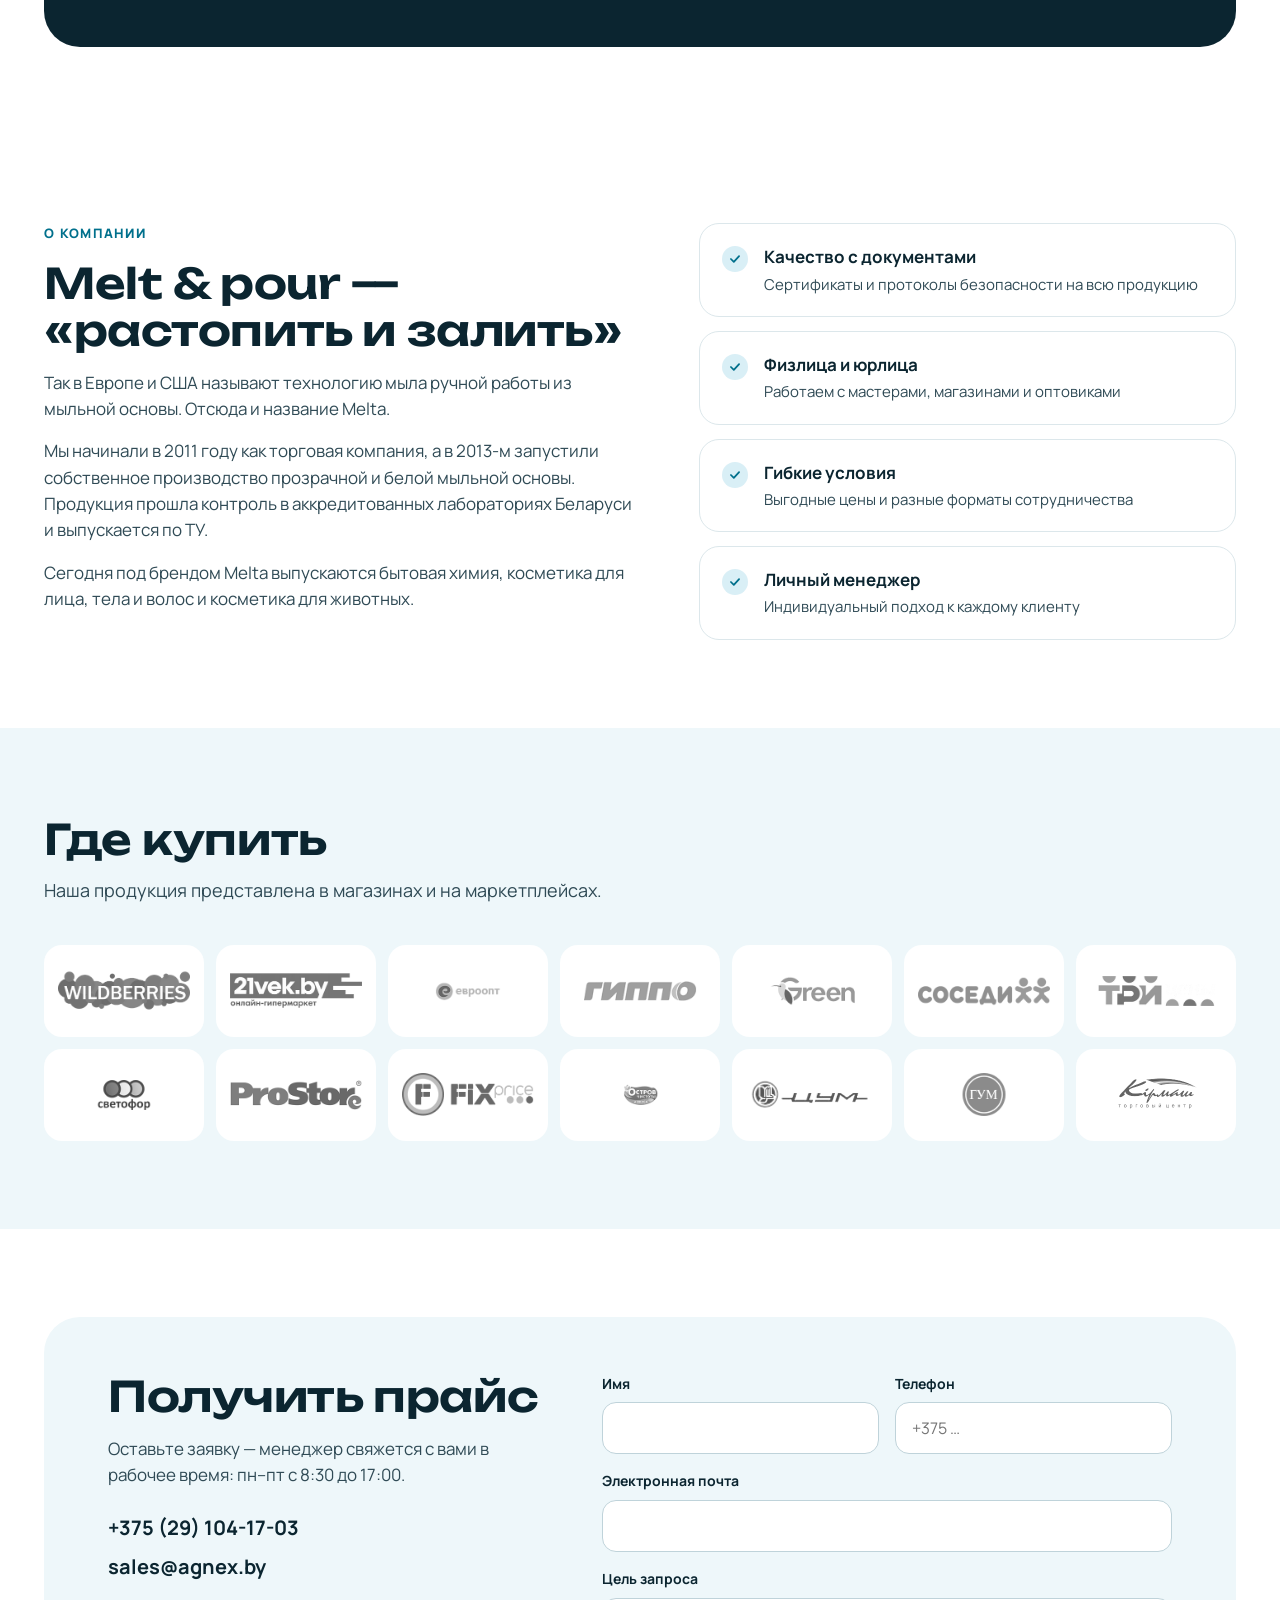
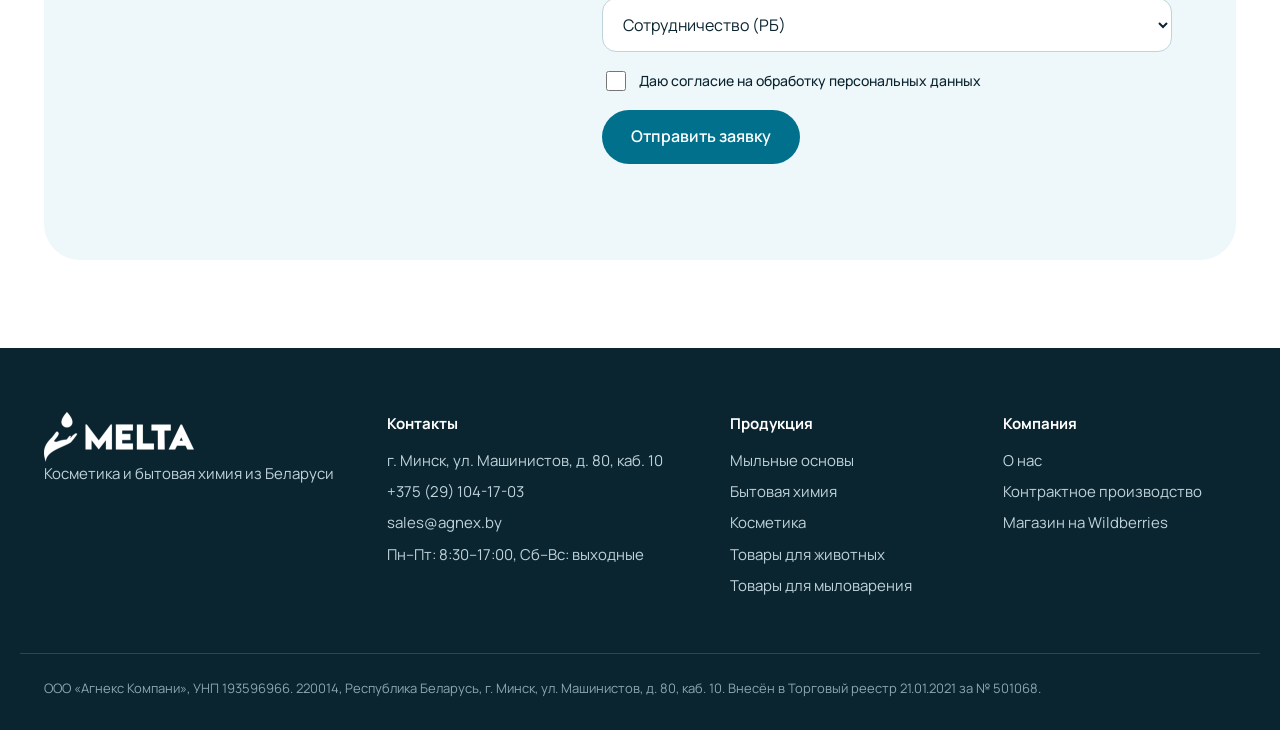
==== commit 14b8eb22: "Вариант 9: светлый премиальный дизайн с интерактивом и переходами между блоками Co-Authored-By: Clau" ====
--- a/index.html
+++ b/index.html
@@ -16,7 +16,7 @@
 
 <div class="variants">
   <span>Концепт редизайна melta.by</span>
-  <nav aria-label="Варианты дизайна"><a href="./" aria-current="page">1</a><a href="v4/">4</a><a href="v6/">6</a><a href="v7/">7</a><a href="v8/">8</a></nav>
+  <nav aria-label="Варианты дизайна"><a href="./" aria-current="page">1</a><a href="v4/">4</a><a href="v6/">6</a><a href="v7/">7</a><a href="v8/">8</a><a href="v9/">9</a></nav>
 </div>
 
 <header class="header" id="top">
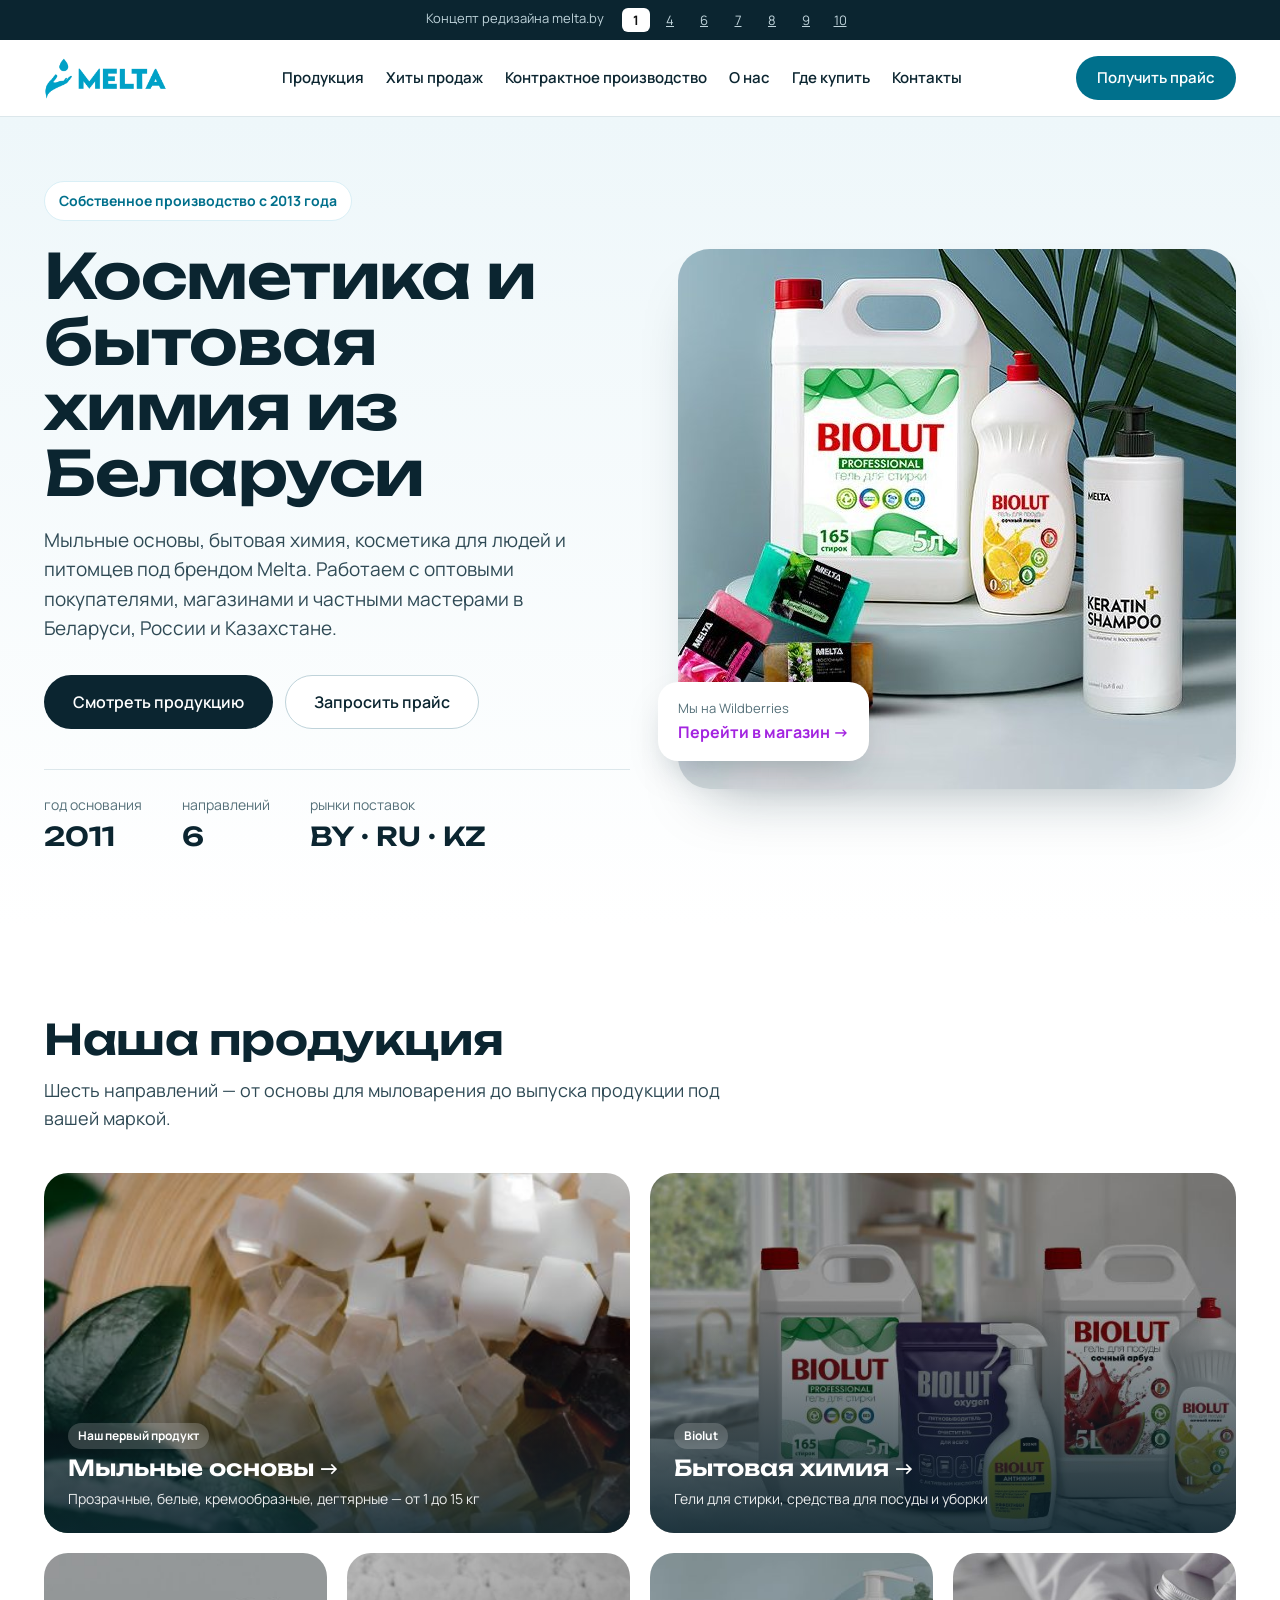
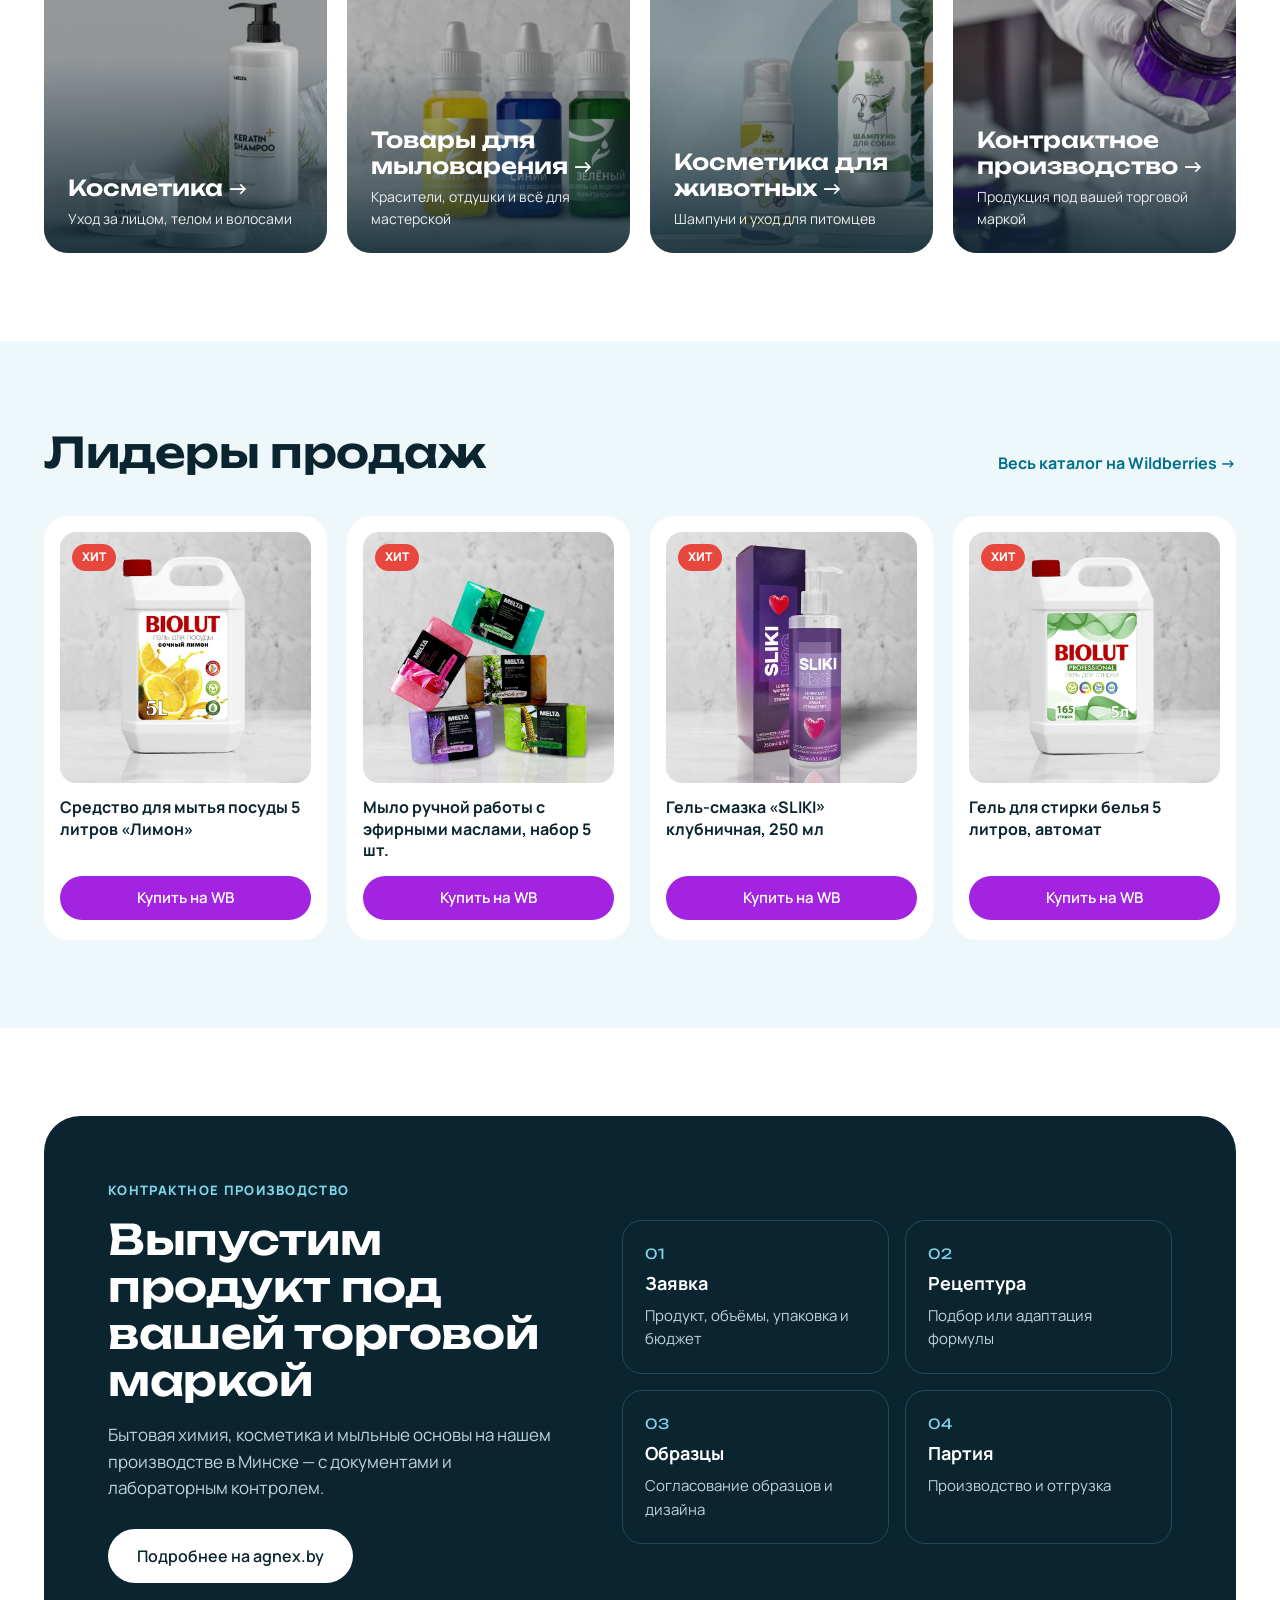
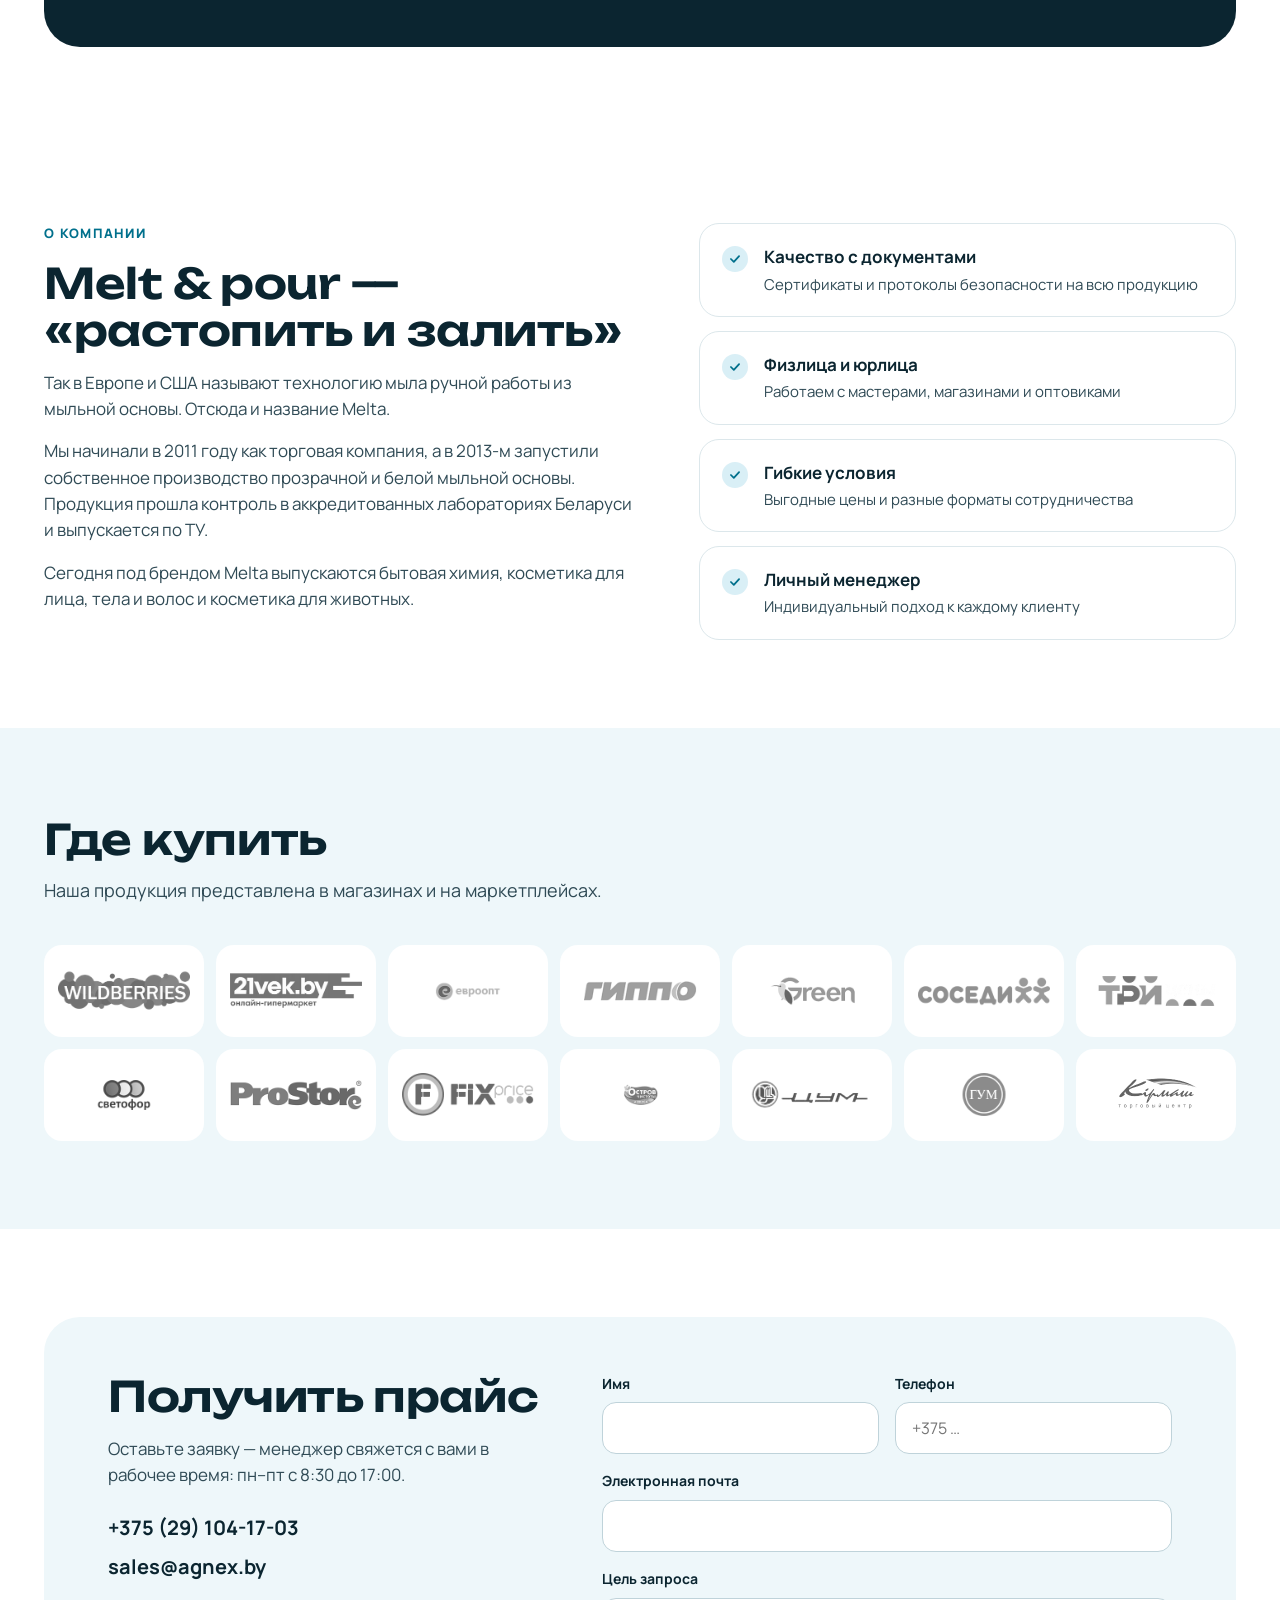
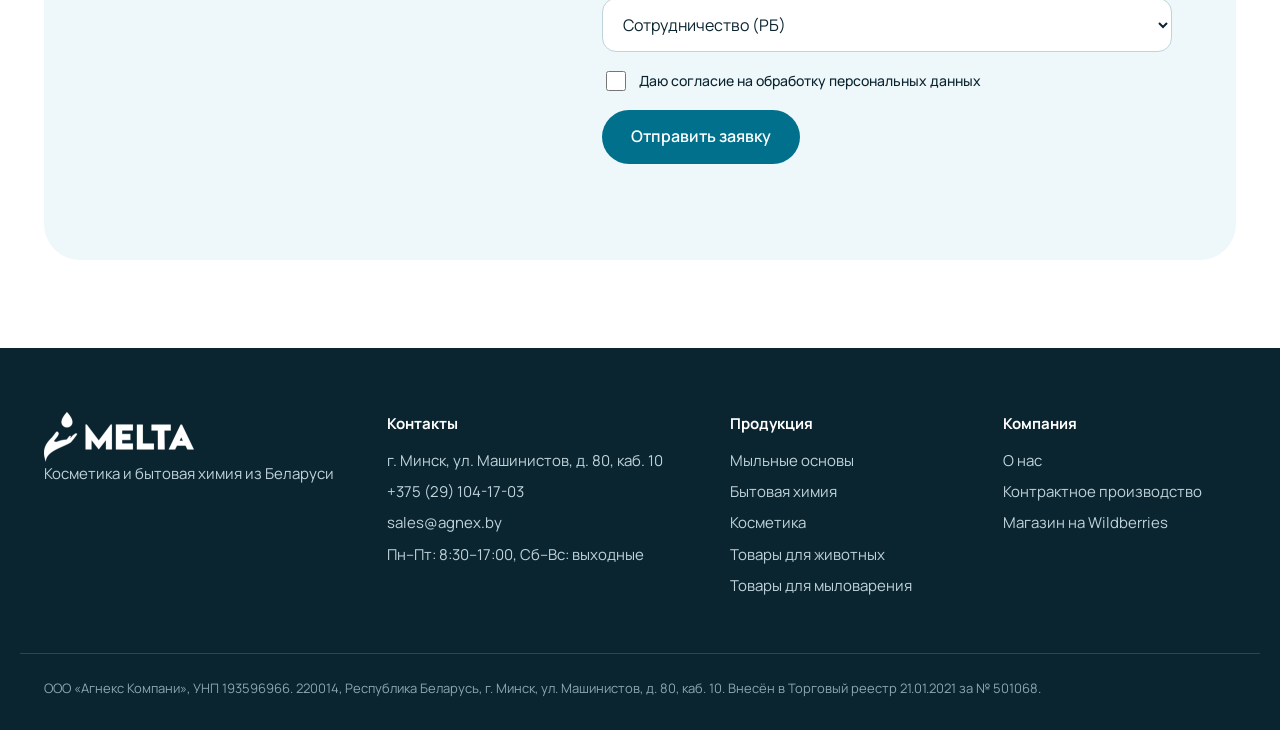
==== commit fe4eb88c: "Вариант 10: доработка варианта 9 по итогам проверки дизайна Co-Authored-By: Claude Opus 5.5 <noreply" ====
--- a/index.html
+++ b/index.html
@@ -16,7 +16,7 @@
 
 <div class="variants">
   <span>Концепт редизайна melta.by</span>
-  <nav aria-label="Варианты дизайна"><a href="./" aria-current="page">1</a><a href="v4/">4</a><a href="v6/">6</a><a href="v7/">7</a><a href="v8/">8</a><a href="v9/">9</a></nav>
+  <nav aria-label="Варианты дизайна"><a href="./" aria-current="page">1</a><a href="v4/">4</a><a href="v6/">6</a><a href="v7/">7</a><a href="v8/">8</a><a href="v9/">9</a><a href="v10/">10</a></nav>
 </div>
 
 <header class="header" id="top">
